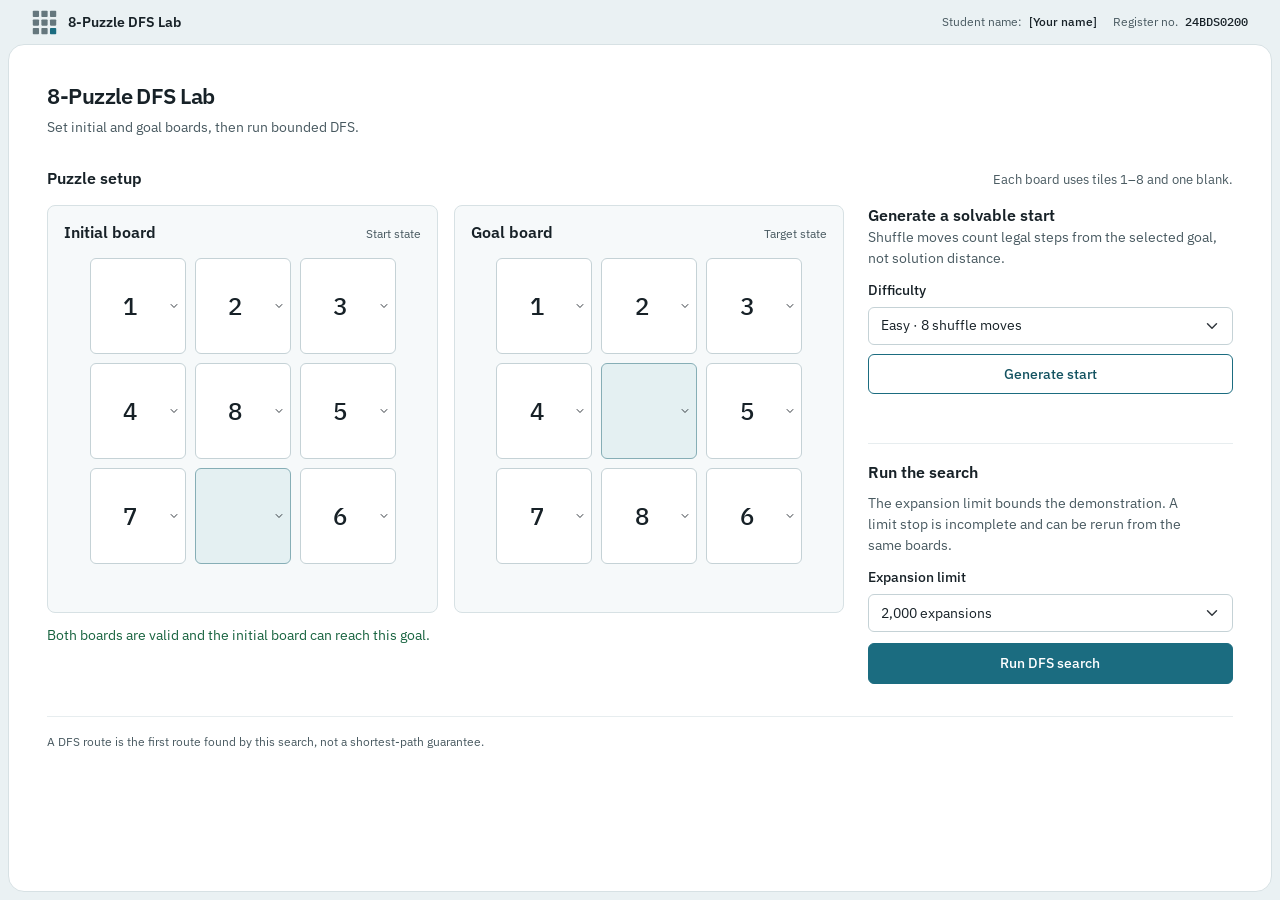
==== index.html @ 09feeaec "feat(01-04): apply reviewed workbench direction" ====
<!doctype html>
<html lang="en">
  <head>
    <meta charset="utf-8">
    <meta name="viewport" content="width=device-width, initial-scale=1">
    <meta name="theme-color" content="#eaf1f3">
    <title>8-Puzzle DFS Lab</title>
    <link rel="stylesheet" href="assets/css/bootstrap.min.css">
    <link rel="stylesheet" href="assets/css/app.css">
    <script type="module" src="js/main.js"></script>
  </head>
  <body>
    <header class="app-bar" aria-label="Project identity">
      <div class="app-brand">
        <svg class="product-mark" viewBox="0 0 32 32" aria-hidden="true">
          <rect x="1" y="1" width="8" height="8" rx="1" />
          <rect x="12" y="1" width="8" height="8" rx="1" />
          <rect x="23" y="1" width="8" height="8" rx="1" />
          <rect x="1" y="12" width="8" height="8" rx="1" />
          <rect x="12" y="12" width="8" height="8" rx="1" />
          <rect x="23" y="12" width="8" height="8" rx="1" />
          <rect x="1" y="23" width="8" height="8" rx="1" />
          <rect x="12" y="23" width="8" height="8" rx="1" />
          <rect class="product-mark-route" x="23" y="23" width="8" height="8" rx="1" />
        </svg>
        <span class="brand-name">8-Puzzle DFS Lab</span>
      </div>
      <p class="student-reference mb-0">
        <span class="student-name">Student name: <span class="student-name-value">[Your name]</span></span>
        <span class="student-register">Register no. <span class="student-register-number">24BDS0200</span></span>
      </p>
    </header>

    <main id="main-content" class="app-sheet">
      <header class="page-heading">
        <div>
          <h1>8-Puzzle DFS Lab</h1>
          <p>Set initial and goal boards, then run bounded DFS.</p>
        </div>
      </header>

      <section aria-labelledby="boards-heading" class="workbench-section">
        <div class="section-heading">
          <h2 id="boards-heading">Puzzle setup</h2>
          <p>Each board uses tiles 1–8 and one blank.</p>
        </div>

        <div class="workspace-grid">
          <div class="board-column">
            <div class="board-pair">
              <section class="board-panel" aria-labelledby="start-heading">
                <div class="board-panel-heading">
                  <h3 id="start-heading">Initial board</h3>
                  <span class="board-role">Start state</span>
                </div>
                <div id="start-board" class="puzzle-grid" role="group" aria-label="Initial board"></div>
                <p id="start-feedback" class="board-feedback mb-0" aria-live="polite"></p>
              </section>

              <section class="board-panel" aria-labelledby="goal-heading">
                <div class="board-panel-heading">
                  <h3 id="goal-heading">Goal board</h3>
                  <span class="board-role">Target state</span>
                </div>
                <div id="goal-board" class="puzzle-grid" role="group" aria-label="Goal board"></div>
                <p id="goal-feedback" class="board-feedback mb-0" aria-live="polite"></p>
              </section>
            </div>

            <p id="reachability-feedback" class="reachability-feedback mb-0" aria-live="polite"></p>
            <div id="exhaustive-actions" class="exhaustive-actions" hidden>
              <div>
                <p class="exhaustive-title mb-1">This board cannot reach the selected goal.</p>
                <p id="exhaustive-help" class="mb-0">You can still demonstrate a full search of its reachable component, up to 181,440 states.</p>
              </div>
              <button id="exhaustive-button" class="btn btn-outline-secondary" type="button" aria-describedby="exhaustive-help">Demonstrate exhaustive no-solution</button>
            </div>
          </div>

          <aside class="control-rail" aria-label="Search controls">
            <section class="control-block scramble-controls" aria-labelledby="scramble-heading">
              <div>
                <h3 id="scramble-heading">Generate a solvable start</h3>
                <p id="scramble-help" class="control-help">Shuffle moves count legal steps from the selected goal, not solution distance.</p>
              </div>
              <label class="form-label" for="difficulty-select">Difficulty</label>
              <select id="difficulty-select" class="form-select" aria-describedby="scramble-help scramble-status">
                <option value="easy">Easy · 8 shuffle moves</option>
                <option value="medium">Medium · 24 shuffle moves</option>
                <option value="hard">Hard · 48 shuffle moves</option>
              </select>
              <button id="generate-button" class="btn btn-outline-primary" type="button">Generate start</button>
              <p id="scramble-status" class="scramble-status mb-0" role="status" aria-live="polite"></p>
            </section>

            <section class="control-block search-controls" aria-labelledby="search-heading">
              <h3 id="search-heading">Run the search</h3>
              <p class="control-help">The expansion limit bounds the demonstration. A limit stop is incomplete and can be rerun from the same boards.</p>
              <label class="form-label" for="search-limit">Expansion limit</label>
              <select id="search-limit" class="form-select" aria-label="DFS expansion limit">
                <option value="2000" selected>2,000 expansions</option>
                <option value="10000">10,000 expansions</option>
                <option value="25000">25,000 expansions</option>
              </select>
              <button id="search-button" class="btn btn-primary" type="button" disabled>Run DFS search</button>
            </section>
          </aside>
        </div>
      </section>

      <section id="result-panel" class="result-panel" aria-labelledby="result-heading" hidden>
        <div class="section-heading result-heading-row">
          <h2 id="result-heading">Search result</h2>
          <span class="result-context">Depth-first traversal</span>
        </div>
        <div id="result-content" role="status" aria-live="polite"></div>
      </section>

      <footer class="app-footer">
        <p class="mb-0">A DFS route is the first route found by this search, not a shortest-path guarantee.</p>
      </footer>
    </main>

    <dialog id="exhaustive-dialog" class="confirmation-dialog" aria-labelledby="exhaustive-dialog-title" aria-describedby="exhaustive-dialog-copy">
      <div class="confirmation-dialog-body">
        <h2 id="exhaustive-dialog-title">Confirm exhaustive demonstration</h2>
        <p id="exhaustive-dialog-copy">DFS may inspect the full 181,440-state component. This run uses a 200,000-expansion ceiling and can take several seconds. It will demonstrate exhaustion; it will not find a route for these opposite-parity boards.</p>
        <div class="confirmation-actions">
          <button id="cancel-exhaustive" class="btn btn-outline-secondary" type="button">Cancel</button>
          <button id="confirm-exhaustive" class="btn btn-primary" type="button">Run exhaustive DFS</button>
        </div>
      </div>
    </dialog>
  </body>
</html>
---- assets/css/app.css ----
@font-face {
  font-family: "IBM Plex Sans";
  font-style: normal;
  font-weight: 400 600;
  font-display: swap;
  src: url("../fonts/ibm-plex-sans-latin.woff2") format("woff2");
  unicode-range: U+0000-00FF, U+0131, U+0152-0153, U+02BB-02BC, U+02C6, U+02DA, U+02DC, U+0304, U+0308, U+0329, U+2000-206F, U+20AC, U+2122, U+2191, U+2193, U+2212, U+2215, U+FEFF, U+FFFD;
}

@font-face {
  font-family: "IBM Plex Mono"; /* taste-skill-ignore: the dealt face for search identifiers and measured values. */
  font-style: normal;
  font-weight: 400;
  font-display: swap;
  src: url("../fonts/ibm-plex-mono-regular-latin.woff2") format("woff2");
  unicode-range: U+0000-00FF, U+0131, U+0152-0153, U+02BB-02BC, U+02C6, U+02DA, U+02DC, U+0304, U+0308, U+0329, U+2000-206F, U+20AC, U+2122, U+2191, U+2193, U+2212, U+2215, U+FEFF, U+FFFD;
}

@font-face {
  font-family: "IBM Plex Mono"; /* taste-skill-ignore: the dealt face for search identifiers and measured values. */
  font-style: normal;
  font-weight: 500;
  font-display: swap;
  src: url("../fonts/ibm-plex-mono-medium-latin.woff2") format("woff2");
  unicode-range: U+0000-00FF, U+0131, U+0152-0153, U+02BB-02BC, U+02C6, U+02DA, U+02DC, U+0304, U+0308, U+0329, U+2000-206F, U+20AC, U+2122, U+2191, U+2193, U+2212, U+2215, U+FEFF, U+FFFD;
}

:root {
  color-scheme: light;
  --ground: #eaf1f3;
  --surface: #ffffff;
  --raised: #f6f9fa;
  --active: #e4f0f2;
  --border: #d7e1e4;
  --rule: #e7edef;
  --control: #c5d2d6;
  --text: #172127;
  --muted: #485960;
  --accent: #1b6c80;
  --accent-dark: #145361;
  --positive: #17633f;
  --negative: #9c1d2b;
  --warning: #774000;
  --radius-card: 8px;
  --radius-control: 6px;
  --radius-sheet: 16px;
  --gap: 24px;
  font-synthesis: none;
  scrollbar-color: #9aafb5 var(--ground);
}

* {
  box-sizing: border-box;
}

::selection {
  color: var(--text);
  background: #c5e0e4;
}

body {
  min-width: 320px;
  margin: 0;
  background: var(--ground);
  color: var(--text);
  font-family: "IBM Plex Sans", Inter, system-ui, sans-serif;
  font-size: 14px;
  line-height: 1.5;
  caret-color: var(--accent);
  text-underline-offset: 0.18em;
}

h1,
h2,
h3,
p {
  text-wrap: pretty;
}

.app-bar {
  display: flex;
  align-items: center;
  justify-content: space-between;
  gap: 1rem;
  width: min(100%, 1440px);
  min-height: 44px;
  margin-inline: auto;
  padding-inline: 32px;
  background: var(--ground);
}

.app-brand {
  display: inline-flex;
  align-items: center;
  gap: 11px;
  color: var(--text);
  font-size: 14px;
  font-weight: 600;
}

.product-mark {
  width: 25px;
  height: 25px;
  flex: 0 0 auto;
  fill: #65777d;
}

.product-mark .product-mark-route {
  fill: var(--accent);
}

.student-reference {
  display: flex;
  align-items: center;
  justify-content: flex-end;
  gap: 16px;
  color: var(--muted);
  font-size: 12px;
}

.student-register-number,
.statistics-grid dd > span {
  font-family: "IBM Plex Mono", monospace; /* taste-skill-ignore: the dealt face for the register identifier and statistics. */
  font-variant-numeric: tabular-nums;
}

.student-name-value,
.student-register-number {
  margin-left: 0.25rem;
  color: var(--text);
  font-weight: 500;
}

.app-sheet {
  width: min(calc(100% - 16px), 1424px);
  min-height: calc(100vh - 52px);
  margin: 0 auto 8px;
  padding: clamp(22px, 3vw, 40px);
  border: 1px solid var(--border);
  border-radius: var(--radius-sheet);
  background: var(--surface);
}

.page-heading {
  display: flex;
  align-items: flex-start;
  justify-content: space-between;
  gap: 1.5rem;
  margin-bottom: 30px;
}

.page-heading h1 {
  margin: 0 0 7px;
  font-size: 22px;
  font-weight: 600;
  letter-spacing: -0.025em;
  line-height: 1.2;
}

.page-heading p {
  max-width: 65ch;
  margin: 0;
  color: var(--muted);
  font-size: 14px;
}

.section-heading {
  display: flex;
  align-items: baseline;
  justify-content: space-between;
  gap: 1rem;
  margin-bottom: 16px;
}

.section-heading h2 {
  margin: 0;
  font-size: 16px;
  font-weight: 600;
  line-height: 1.3;
}

.section-heading > p {
  margin: 0;
  color: var(--muted);
  font-size: 13px;
  text-align: right;
}

.workspace-grid {
  display: grid;
  grid-template-columns: minmax(0, 1.75fr) minmax(245px, 0.8fr);
  align-items: start;
  gap: var(--gap);
}

.board-column,
.control-rail {
  min-width: 0;
}

.board-pair {
  display: grid;
  grid-template-columns: repeat(2, minmax(0, 1fr));
  align-items: stretch;
  gap: 16px;
}

.board-panel {
  min-width: 0;
  padding: 16px;
  border: 1px solid var(--border);
  border-radius: var(--radius-card);
  background: var(--raised);
}

.board-panel-heading {
  display: flex;
  align-items: baseline;
  justify-content: space-between;
  gap: 0.5rem;
  margin-bottom: 14px;
}

.board-panel-heading h3,
.control-block h3 {
  margin: 0;
  font-size: 16px;
  font-weight: 600;
  line-height: 1.35;
}

.board-role {
  color: var(--muted);
  font-size: 12px;
}

.puzzle-grid {
  display: grid;
  grid-template-columns: repeat(3, minmax(0, 1fr));
  gap: clamp(6px, 0.8vw, 9px);
  width: min(100%, 306px);
  margin-inline: auto;
}

.puzzle-cell.form-select {
  aspect-ratio: 1;
  min-width: 0;
  padding: 0.25rem 1.15rem 0.25rem 0.25rem;
  border-color: var(--control);
  border-radius: var(--radius-control);
  background-color: var(--surface);
  background-position: right 0.38rem center;
  background-size: 0.62rem 0.48rem;
  color: var(--text);
  font-family: "IBM Plex Mono", monospace; /* taste-skill-ignore: the dealt face makes tile values easy to compare. */
  font-size: 24px;
  font-weight: 500;
  font-variant-numeric: tabular-nums;
  text-align: center;
  text-align-last: center;
  transition: border-color 140ms ease, background-color 140ms ease;
}

.puzzle-cell.is-blank {
  border-color: #86aeb6;
  background-color: var(--active);
}

.puzzle-cell:hover:not(:disabled) {
  border-color: var(--accent);
}

.puzzle-cell:focus-visible,
.form-select:focus-visible,
.btn:focus-visible,
.result-details summary:focus-visible {
  border-color: var(--accent);
  outline: 3px solid var(--accent);
  outline-offset: 2px;
}

.board-feedback {
  min-height: 1.25rem;
  margin-top: 12px;
  color: var(--muted);
  font-size: 12px;
}

.board-feedback.is-error,
.reachability-feedback.is-error {
  color: var(--negative);
  font-weight: 500;
}

.reachability-feedback {
  min-height: 1.5rem;
  margin-top: 12px;
  color: var(--positive);
  font-size: 14px;
}

.exhaustive-actions {
  display: flex;
  align-items: center;
  justify-content: space-between;
  gap: 1rem;
  margin-top: 12px;
  padding: 12px;
  background: #f8f4e9;
  color: #3d321d;
}

.exhaustive-title {
  font-size: 14px;
  font-weight: 600;
}

#exhaustive-help {
  max-width: 50ch;
  color: #574a31;
  font-size: 12px;
}

.control-rail {
  display: grid;
  gap: 20px;
}

.control-block {
  display: grid;
  align-content: start;
  gap: 9px;
}

.control-help {
  margin: 0;
  color: var(--muted);
  font-size: 14px;
}

.form-label {
  margin: 2px 0 -3px;
  color: var(--text);
  font-size: 14px;
  font-weight: 500;
}

.form-select {
  min-height: 38px;
  border-color: var(--control);
  border-radius: var(--radius-control);
  color: var(--text);
  font-family: inherit;
  font-size: 14px;
}

.form-select:focus {
  border-color: var(--accent);
  box-shadow: none; /* taste-skill-ignore: reset Bootstrap's resting glow; keyboard focus uses the visible outline above. */
}

.btn {
  min-height: 40px;
  padding: 0.55rem 0.9rem;
  border-radius: var(--radius-control);
  font-family: inherit;
  font-size: 14px;
  font-weight: 500;
  transition: background-color 140ms ease, border-color 140ms ease, color 140ms ease;
}

.btn-primary {
  border-color: var(--accent);
  background: var(--accent);
  color: #ffffff;
}

.btn-primary:hover:not(:disabled) {
  border-color: var(--accent-dark);
  background: var(--accent-dark);
  color: #ffffff;
}

.btn-primary:disabled,
.btn-primary.disabled {
  border-color: #6e9098;
  background: #6e9098;
  color: #ffffff;
  cursor: not-allowed;
}

.btn-outline-primary {
  border-color: var(--accent);
  color: var(--accent-dark);
}

.btn-outline-primary:hover:not(:disabled) {
  border-color: var(--accent);
  background: var(--active);
  color: var(--accent-dark);
}

.btn-outline-secondary {
  border-color: #637178;
  color: #34434a;
}

.btn-outline-secondary:hover:not(:disabled) {
  border-color: #34434a;
  background: #edf2f3;
  color: #1d2a30;
}

.scramble-status {
  min-height: 1.25rem;
  color: var(--positive);
  font-size: 12px;
}

.search-controls {
  padding-top: 18px;
  border-top: 1px solid var(--rule);
}

.search-controls .btn {
  width: 100%;
  margin-top: 2px;
}

.result-panel {
  margin-top: 32px;
  padding-top: 24px;
  border-top: 1px solid var(--border);
}

.result-heading-row {
  margin-bottom: 14px;
}

.result-context {
  color: var(--muted);
  font-size: 12px;
}

.result-outcome {
  margin: 0 0 4px;
  color: var(--text);
  font-size: 22px;
  font-weight: 600;
  letter-spacing: -0.015em;
}

.result-move-count {
  margin: 0 0 4px;
  font-size: 16px;
  font-weight: 500;
  font-variant-numeric: tabular-nums;
}

.result-explanation {
  max-width: 72ch;
  margin: 0;
  color: var(--muted);
}

.result-details {
  margin-top: 16px;
}

.result-details summary {
  width: fit-content;
  color: var(--accent-dark);
  cursor: pointer;
  font-size: 14px;
  font-weight: 500;
  text-underline-offset: 0.2em;
}

.route-list {
  margin: 12px 0 0;
  padding-left: 1.75rem;
  border-left: 2px solid #8ab6bf;
  color: var(--text);
  line-height: 1.8;
}

.route-list li::marker {
  color: var(--accent-dark);
  font-family: "IBM Plex Mono", monospace; /* taste-skill-ignore: ordered route positions are measured data. */
  font-size: 12px;
  font-weight: 500;
}

.statistics-grid {
  display: grid;
  grid-template-columns: minmax(10rem, 0.35fr) minmax(0, 1fr);
  column-gap: 20px;
  margin: 12px 0 0;
}

.statistics-grid dt,
.statistics-grid dd {
  margin: 0;
  padding: 10px 0;
  border-bottom: 1px solid var(--rule);
}

.statistics-grid dt {
  color: var(--text);
  font-size: 14px;
  font-weight: 500;
}

.statistics-grid dd > span {
  color: var(--text);
  font-size: 14px;
  font-weight: 500;
  font-variant-numeric: tabular-nums;
}

.statistics-grid dd .metric-definition {
  margin: 3px 0 0;
  color: var(--muted);
  font-family: "IBM Plex Sans", Inter, system-ui, sans-serif;
  font-size: 12px;
  font-weight: 400;
}

.app-footer {
  margin-top: 32px;
  padding-top: 16px;
  border-top: 1px solid var(--rule);
  color: var(--muted);
  font-size: 12px;
}

.confirmation-dialog {
  width: min(calc(100% - 32px), 34rem);
  max-width: none;
  padding: 0;
  border: 1px solid var(--border);
  border-radius: var(--radius-sheet);
  color: var(--text);
  box-shadow: 0 14px 34px rgb(20 48 57 / 20%); /* taste-skill-ignore: this dialog floats above a dimmed page. */
}

.confirmation-dialog::backdrop {
  background: rgb(16 30 35 / 52%);
}

.confirmation-dialog-body {
  padding: clamp(22px, 4vw, 32px);
}

.confirmation-dialog h2 {
  margin: 0 0 12px;
  font-size: 22px;
  font-weight: 600;
}

.confirmation-dialog p {
  color: var(--muted);
  font-size: 14px;
}

.confirmation-actions {
  display: flex;
  justify-content: flex-end;
  flex-wrap: wrap;
  gap: 10px;
  margin-top: 20px;
}

@keyframes route-reveal {
  from {
    opacity: 0;
    transform: translateY(6px);
  }

  to {
    opacity: 1;
    transform: translateY(0);
  }
}

.result-details[open] .route-list {
  animation: route-reveal 260ms cubic-bezier(0.16, 1, 0.3, 1) both;
}

@media (max-width: 980px) {
  .workspace-grid {
    grid-template-columns: minmax(0, 1fr);
  }

  .control-rail {
    grid-template-columns: repeat(2, minmax(0, 1fr));
    gap: 20px;
  }

  .search-controls {
    padding-top: 0;
    padding-left: 20px;
    border-top: 0;
    border-left: 1px solid var(--rule);
  }
}

@media (max-width: 600px) {
  .app-bar {
    min-height: 48px;
    padding-inline: 16px;
  }

  .app-brand {
    gap: 8px;
    font-size: 13px;
  }

  .product-mark {
    width: 22px;
    height: 22px;
  }

  .student-reference {
    align-items: flex-end;
    flex-direction: column;
    gap: 2px;
    font-size: 12px;
    text-align: right;
  }

  .app-sheet {
    width: 100%;
    min-height: 0;
    margin: 0;
    padding: 22px 16px 28px;
    border-inline: 0;
    border-radius: 0;
  }

  .page-heading {
    margin-bottom: 25px;
  }

  .page-heading h1 {
    font-size: 22px;
  }

  .section-heading {
    align-items: flex-start;
    flex-direction: column;
    gap: 4px;
  }

  .section-heading > p {
    text-align: left;
  }

  .board-pair,
  .control-rail {
    grid-template-columns: minmax(0, 1fr);
  }

  .board-panel {
    padding: 16px;
  }

  .puzzle-grid {
    width: min(100%, 300px);
    gap: 7px;
  }

  .puzzle-cell.form-select {
    font-size: 24px;
  }

  .search-controls {
    padding-top: 18px;
    padding-left: 0;
    border-top: 1px solid var(--rule);
    border-left: 0;
  }

  .exhaustive-actions {
    align-items: stretch;
    flex-direction: column;
  }

  .exhaustive-actions .btn,
  .control-block .btn {
    width: 100%;
    min-height: 44px;
  }

  .form-select {
    min-height: 44px;
  }

  .statistics-grid {
    grid-template-columns: minmax(0, 1fr);
  }

  .statistics-grid dt {
    padding-bottom: 2px;
    border-bottom: 0;
  }

  .statistics-grid dd {
    padding-top: 2px;
  }
}

@media (prefers-reduced-motion: reduce) {
  *,
  *::before,
  *::after {
    scroll-behavior: auto !important;
    animation-duration: 0.01ms !important;
    animation-iteration-count: 1 !important;
    transition-duration: 0.01ms !important;
  }
}
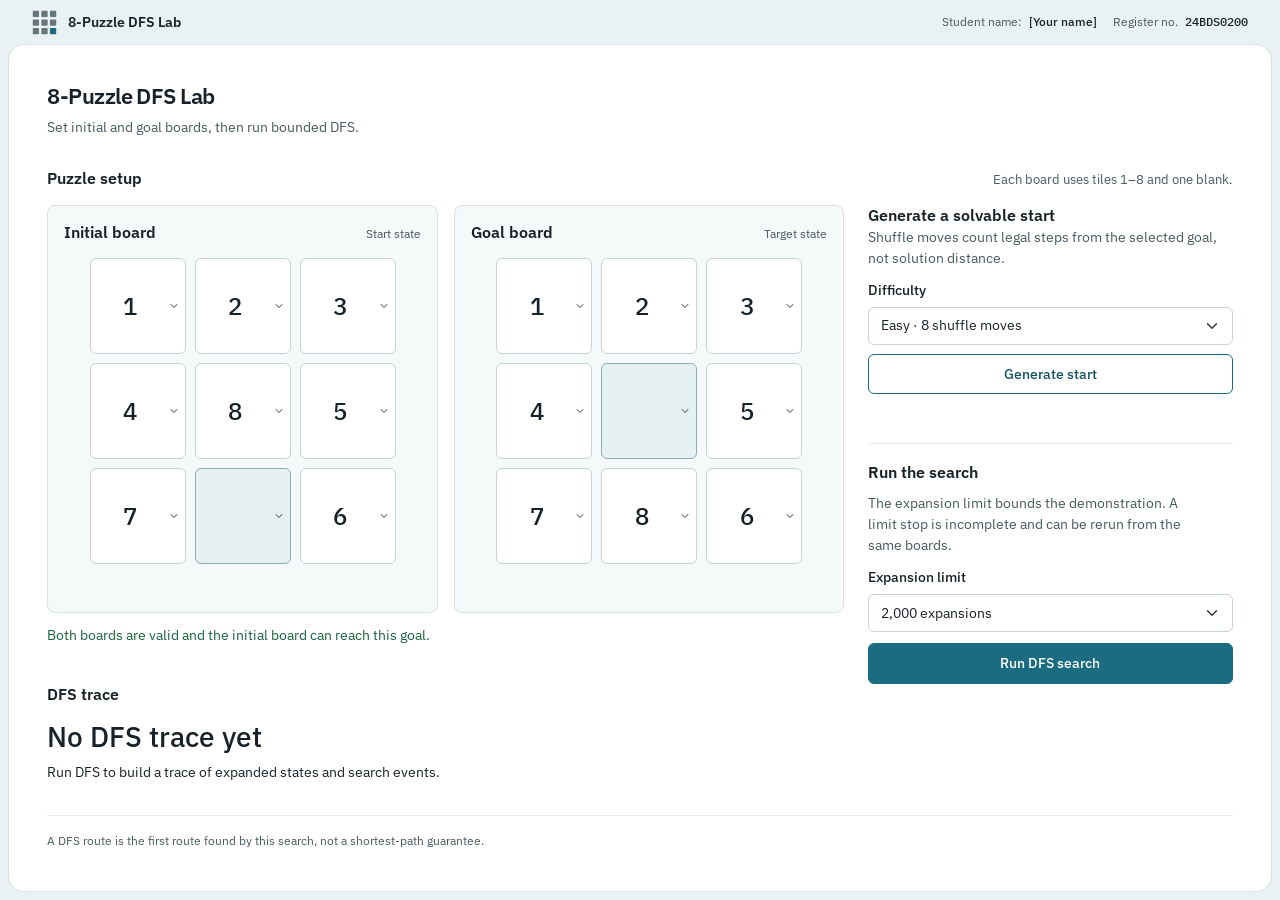
==== commit 899272da: "feat(02-01): wire authoritative DFS trace and route" ====
--- a/index.html
+++ b/index.html
@@ -108,6 +108,18 @@
         </div>
       </section>
 
+      <section id="trace-panel" class="trace-panel" aria-labelledby="trace-heading">
+        <div class="section-heading">
+          <h2 id="trace-heading">DFS trace</h2>
+          <span id="trace-status" class="trace-status" role="status" aria-live="polite"></span>
+        </div>
+        <div id="trace-empty" class="trace-empty-state">
+          <h3>No DFS trace yet</h3>
+          <p>Run DFS to build a trace of expanded states and search events.</p>
+        </div>
+        <div id="trace-content" class="trace-content" hidden></div>
+      </section>
+
       <section id="result-panel" class="result-panel" aria-labelledby="result-heading" hidden>
         <div class="section-heading result-heading-row">
           <h2 id="result-heading">Search result</h2>
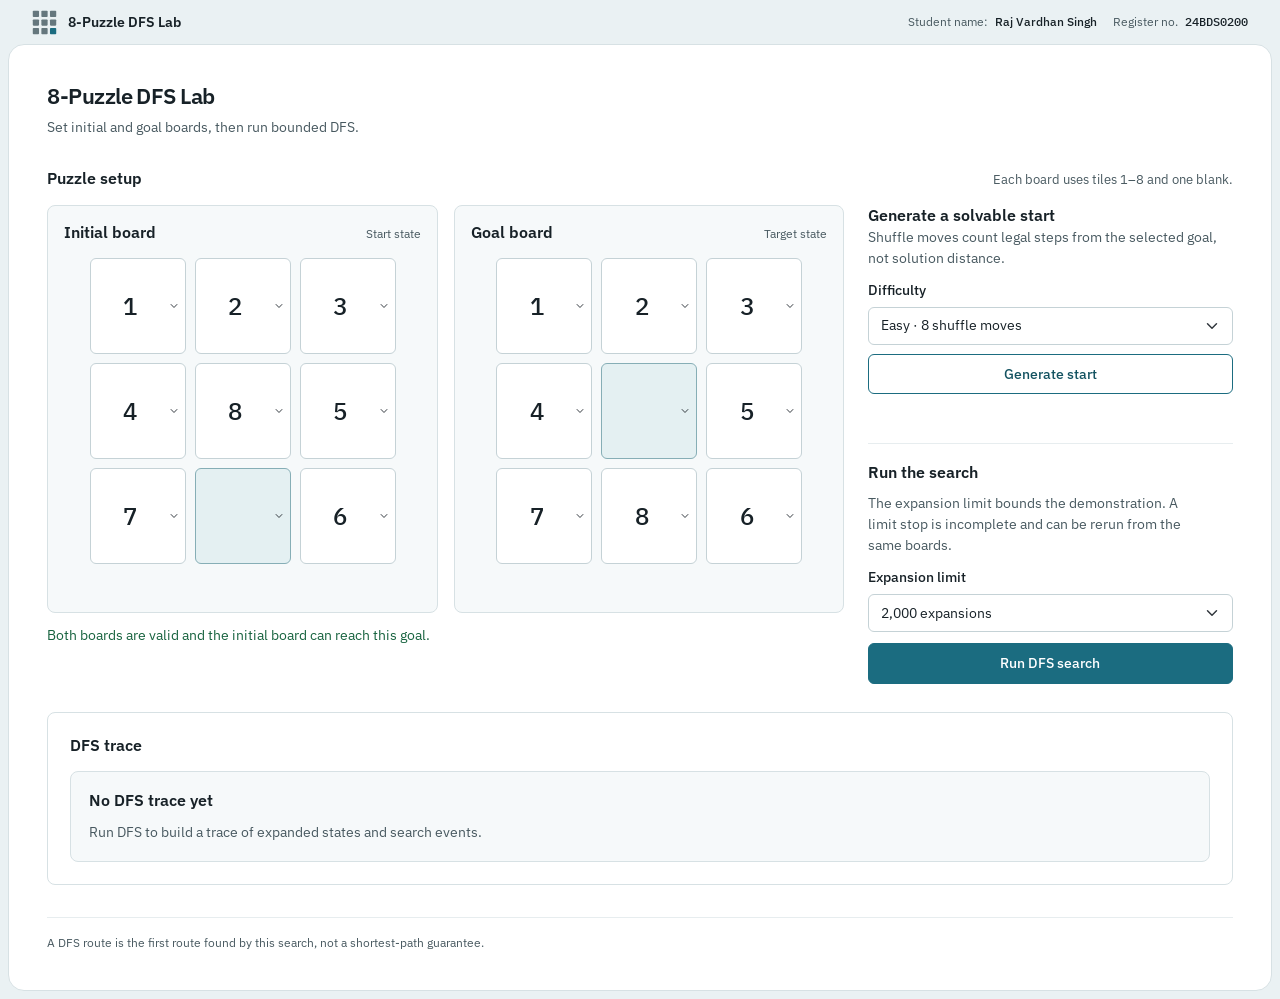
==== commit 39c1e554: "feat(02-03): wire accessible playback controls and separate timing" ====
--- a/index.html
+++ b/index.html
@@ -26,7 +26,7 @@
         <span class="brand-name">8-Puzzle DFS Lab</span>
       </div>
       <p class="student-reference mb-0">
-        <span class="student-name">Student name: <span class="student-name-value">[Your name]</span></span>
+        <span class="student-name">Student name: <span class="student-name-value">Raj Vardhan Singh</span></span>
         <span class="student-register">Register no. <span class="student-register-number">24BDS0200</span></span>
       </p>
     </header>
--- a/assets/css/app.css
+++ b/assets/css/app.css
@@ -120,7 +120,7 @@
 
 .student-register-number,
 .statistics-grid dd > span {
-  font-family: "IBM Plex Mono", monospace; /* taste-skill-ignore: the dealt face for the register identifier and statistics. */
+  font-family: "IBM Plex Mono", monospace; /* taste-skill-ignore: board tile number */ /* taste-skill-ignore: the dealt face for the register identifier and statistics. */
   font-variant-numeric: tabular-nums;
 }
 
@@ -252,7 +252,7 @@
   background-position: right 0.38rem center;
   background-size: 0.62rem 0.48rem;
   color: var(--text);
-  font-family: "IBM Plex Mono", monospace; /* taste-skill-ignore: the dealt face makes tile values easy to compare. */
+  font-family: "IBM Plex Mono", monospace; /* taste-skill-ignore: board tile number */ /* taste-skill-ignore: the dealt face makes tile values easy to compare. */
   font-size: 24px;
   font-weight: 500;
   font-variant-numeric: tabular-nums;
@@ -486,7 +486,7 @@
 
 .route-list li::marker {
   color: var(--accent-dark);
-  font-family: "IBM Plex Mono", monospace; /* taste-skill-ignore: ordered route positions are measured data. */
+  font-family: "IBM Plex Mono", monospace; /* taste-skill-ignore: board tile number */ /* taste-skill-ignore: ordered route positions are measured data. */
   font-size: 12px;
   font-weight: 500;
 }
@@ -585,6 +585,374 @@
 
 .result-details[open] .route-list {
   animation: route-reveal 260ms cubic-bezier(0.16, 1, 0.3, 1) both;
+}
+
+.trace-panel {
+  margin-top: 28px;
+  padding: 22px;
+  border: 1px solid var(--border);
+  border-radius: var(--radius-card);
+  background: var(--surface);
+}
+
+.trace-status {
+  max-width: 70ch;
+  color: var(--muted);
+  font-size: 13px;
+}
+
+.trace-empty-state,
+.trace-event-card,
+.route-playback {
+  padding: 18px;
+  border: 1px solid var(--border);
+  border-radius: var(--radius-card);
+  background: var(--raised);
+}
+
+.trace-empty-state h3,
+.trace-context-board h3,
+.trace-anchor h4,
+.trace-event-explanation h4,
+.trace-successors h4,
+.route-playback h3 {
+  margin: 0 0 10px;
+  font-size: 16px;
+  font-weight: 600;
+  line-height: 1.35;
+}
+
+.trace-empty-state p,
+.trace-state-meta,
+.trace-event-copy,
+.trace-empty-row,
+.route-status,
+.route-step-label {
+  max-width: 70ch;
+  margin: 0;
+  color: var(--muted);
+  font-size: 14px;
+}
+
+.trace-context-grid {
+  display: grid;
+  grid-template-columns: repeat(2, minmax(0, 1fr));
+  gap: 14px;
+  margin-bottom: 18px;
+}
+
+.trace-context-board,
+.trace-anchor,
+.trace-event-explanation,
+.trace-successors,
+.trace-successor {
+  min-width: 0;
+  padding: 14px;
+  border: 1px solid var(--border);
+  border-radius: var(--radius-card);
+  background: var(--surface);
+}
+
+.trace-context-board h3 {
+  margin-bottom: 12px;
+}
+
+.trace-board {
+  display: grid;
+  grid-template-columns: repeat(3, minmax(0, 1fr));
+  gap: 6px;
+  width: min(100%, 210px);
+  margin: 0 auto;
+}
+
+.trace-tile {
+  display: grid;
+  aspect-ratio: 1;
+  min-width: 0;
+  place-items: center;
+  border: 1px solid var(--control);
+  border-radius: var(--radius-control);
+  background: var(--surface);
+  color: var(--text);
+  font-family: "IBM Plex Mono", monospace; /* taste-skill-ignore: board tile number */
+  font-size: 20px;
+  font-weight: 500;
+  font-variant-numeric: tabular-nums;
+}
+
+.trace-tile.is-blank {
+  border-style: dashed;
+  background: var(--raised);
+}
+
+.trace-event-card {
+  display: grid;
+  gap: 16px;
+}
+
+.trace-event-toolbar {
+  display: flex;
+  align-items: baseline;
+  justify-content: space-between;
+  gap: 12px;
+  padding-bottom: 12px;
+  border-bottom: 1px solid var(--rule);
+}
+
+.trace-event-toolbar h3 {
+  font-size: 16px;
+  font-weight: 600;
+}
+
+.trace-event-index {
+  color: var(--accent-dark);
+  font-family: "IBM Plex Mono", monospace; /* taste-skill-ignore: board tile number */
+  font-size: 14px;
+  font-variant-numeric: tabular-nums;
+}
+
+.trace-anchor-grid {
+  display: grid;
+  grid-template-columns: minmax(200px, 0.8fr) minmax(0, 1.2fr);
+  gap: 14px;
+}
+
+.trace-anchor .trace-board {
+  width: min(100%, 250px);
+}
+
+.trace-anchor .trace-state-meta {
+  margin-top: 10px;
+  text-align: center;
+}
+
+.trace-event-explanation {
+  display: flex;
+  min-height: 100%;
+  flex-direction: column;
+  justify-content: center;
+  border-left-width: 4px;
+}
+
+.trace-event-explanation.is-discover,
+.trace-event-explanation.is-goal {
+  border-left-color: var(--positive);
+}
+
+.trace-event-explanation.is-skip {
+  border-left-style: dashed;
+  border-left-color: var(--warning);
+}
+
+.trace-event-explanation.is-expand {
+  border-left-color: var(--accent);
+}
+
+.trace-event-copy {
+  max-width: 70ch;
+  color: var(--text);
+}
+
+.trace-event-explanation .trace-state-meta {
+  margin-top: 10px;
+  overflow-wrap: anywhere;
+}
+
+.trace-successors {
+  padding: 16px;
+}
+
+.trace-successor-list {
+  display: grid;
+  grid-template-columns: repeat(auto-fit, minmax(min(160px, 100%), 1fr));
+  gap: 10px;
+}
+
+.trace-successor {
+  padding: 10px;
+}
+
+.trace-successor.is-selected {
+  border: 2px solid var(--accent);
+  background: var(--active);
+}
+
+.trace-successor.is-skip.is-selected {
+  border-style: dashed;
+  border-color: var(--warning);
+  background: #fcf7ef;
+}
+
+.trace-successor-label {
+  min-height: 21px;
+  margin: 0 0 8px;
+  color: var(--muted);
+  font-size: 13px;
+  font-weight: 600;
+  text-align: center;
+}
+
+.trace-step-controls {
+  display: flex;
+  flex-wrap: wrap;
+  align-items: center;
+  gap: 10px;
+}
+
+.trace-step-controls .btn {
+  min-height: 44px;
+}
+
+.playback-speed-select {
+  width: auto;
+  min-width: 110px;
+  min-height: 44px;
+  font-size: 13px;
+  border-color: var(--border);
+}
+
+.playback-time-badge {
+  display: inline-flex;
+  align-items: center;
+  padding: 6px 12px;
+  border-radius: var(--radius-control);
+  background: var(--surface);
+  border: 1px solid var(--border);
+  font-family: "IBM Plex Mono", monospace; /* taste-skill-ignore: board tile number */
+  font-size: 13px;
+  color: var(--muted);
+  min-height: 44px;
+}
+
+.route-playback {
+  display: grid;
+  gap: 12px;
+  margin-top: 16px;
+  border-left: 4px solid var(--accent);
+}
+
+.route-playback h3 {
+  margin-bottom: 0;
+}
+
+.route-playback .trace-board {
+  width: min(100%, 250px);
+  margin-inline: 0;
+}
+
+.route-step-label {
+  color: var(--text);
+}
+
+.trace-error-copy {
+  margin: 0;
+  padding: 16px;
+  border-left: 4px solid var(--negative);
+  background: #fff5f6;
+  color: var(--text);
+}
+
+.trace-inspector-grid {
+  display: grid;
+  grid-template-columns: repeat(2, minmax(0, 1fr));
+  gap: 14px;
+}
+
+.trace-preview-panel,
+.trace-selected-state {
+  min-width: 0;
+  padding: 16px;
+  border: 1px solid var(--border);
+  border-radius: var(--radius-card);
+  background: var(--raised);
+}
+
+.trace-preview-panel h3,
+.trace-selected-state h3 {
+  margin: 0 0 6px;
+  font-size: 16px;
+  font-weight: 600;
+  line-height: 1.35;
+}
+
+.trace-preview-ordering,
+.trace-preview-range {
+  margin: 0;
+  color: var(--muted);
+  font-size: 14px;
+  overflow-wrap: anywhere;
+}
+
+.trace-preview-range {
+  margin-top: 6px;
+  color: var(--text);
+  font-weight: 500;
+}
+
+.trace-preview-rows {
+  display: grid;
+  gap: 4px;
+  max-height: 320px;
+  margin: 12px 0 0;
+  padding: 0;
+  overflow: auto;
+  list-style: none;
+}
+
+.trace-preview-rows li {
+  min-width: 0;
+}
+
+.trace-preview-row {
+  display: block;
+  width: 100%;
+  min-height: 42px;
+  padding: 8px 10px;
+  border: 1px solid transparent;
+  border-radius: var(--radius-control);
+  background: var(--surface);
+  color: var(--text);
+  font-size: 14px;
+  text-align: left;
+  overflow-wrap: anywhere;
+}
+
+.trace-preview-row:hover {
+  border-color: var(--control);
+}
+
+.trace-preview-row.is-selected {
+  border-color: var(--accent);
+  background: var(--active);
+  color: var(--accent-dark);
+  font-weight: 600;
+}
+
+.trace-selected-state {
+  display: grid;
+  grid-template-columns: minmax(150px, 0.6fr) minmax(0, 1.4fr);
+  align-items: center;
+  gap: 14px;
+  margin-top: 14px;
+  background: var(--surface);
+}
+
+.trace-selected-state h3 {
+  grid-column: 1 / -1;
+}
+
+.trace-selected-state .trace-board {
+  width: min(100%, 210px);
+  margin-inline: 0;
+}
+
+.trace-selected-metadata {
+  display: grid;
+  gap: 8px;
+}
+
+.trace-selected-metadata .trace-state-meta {
+  overflow-wrap: anywhere;
 }
 
 @media (max-width: 980px) {
@@ -707,6 +1075,58 @@
 
   .statistics-grid dd {
     padding-top: 2px;
+  }
+
+  .trace-panel {
+    padding: 16px;
+  }
+
+  .trace-context-grid,
+  .trace-anchor-grid {
+    grid-template-columns: minmax(0, 1fr);
+  }
+
+  .trace-inspector-grid,
+  .trace-selected-state {
+    grid-template-columns: minmax(0, 1fr);
+  }
+
+  .trace-context-board,
+  .trace-anchor,
+  .trace-event-explanation,
+  .trace-successors,
+  .route-playback {
+    padding: 12px;
+  }
+
+  .trace-event-toolbar {
+    align-items: flex-start;
+    flex-direction: column;
+    gap: 4px;
+  }
+
+  .trace-selected-state h3 {
+    grid-column: 1;
+  }
+
+  .trace-successor-list {
+    grid-template-columns: repeat(2, minmax(0, 1fr));
+  }
+
+  .trace-step-controls {
+    display: flex;
+    flex-wrap: wrap;
+    gap: 8px;
+  }
+
+  .trace-step-controls .btn,
+  .trace-step-controls .playback-speed-select,
+  .trace-step-controls .playback-time-badge {
+    flex: 1 1 calc(50% - 8px);
+    width: auto;
+    min-height: 44px;
+    text-align: center;
+    justify-content: center;
   }
 }
 
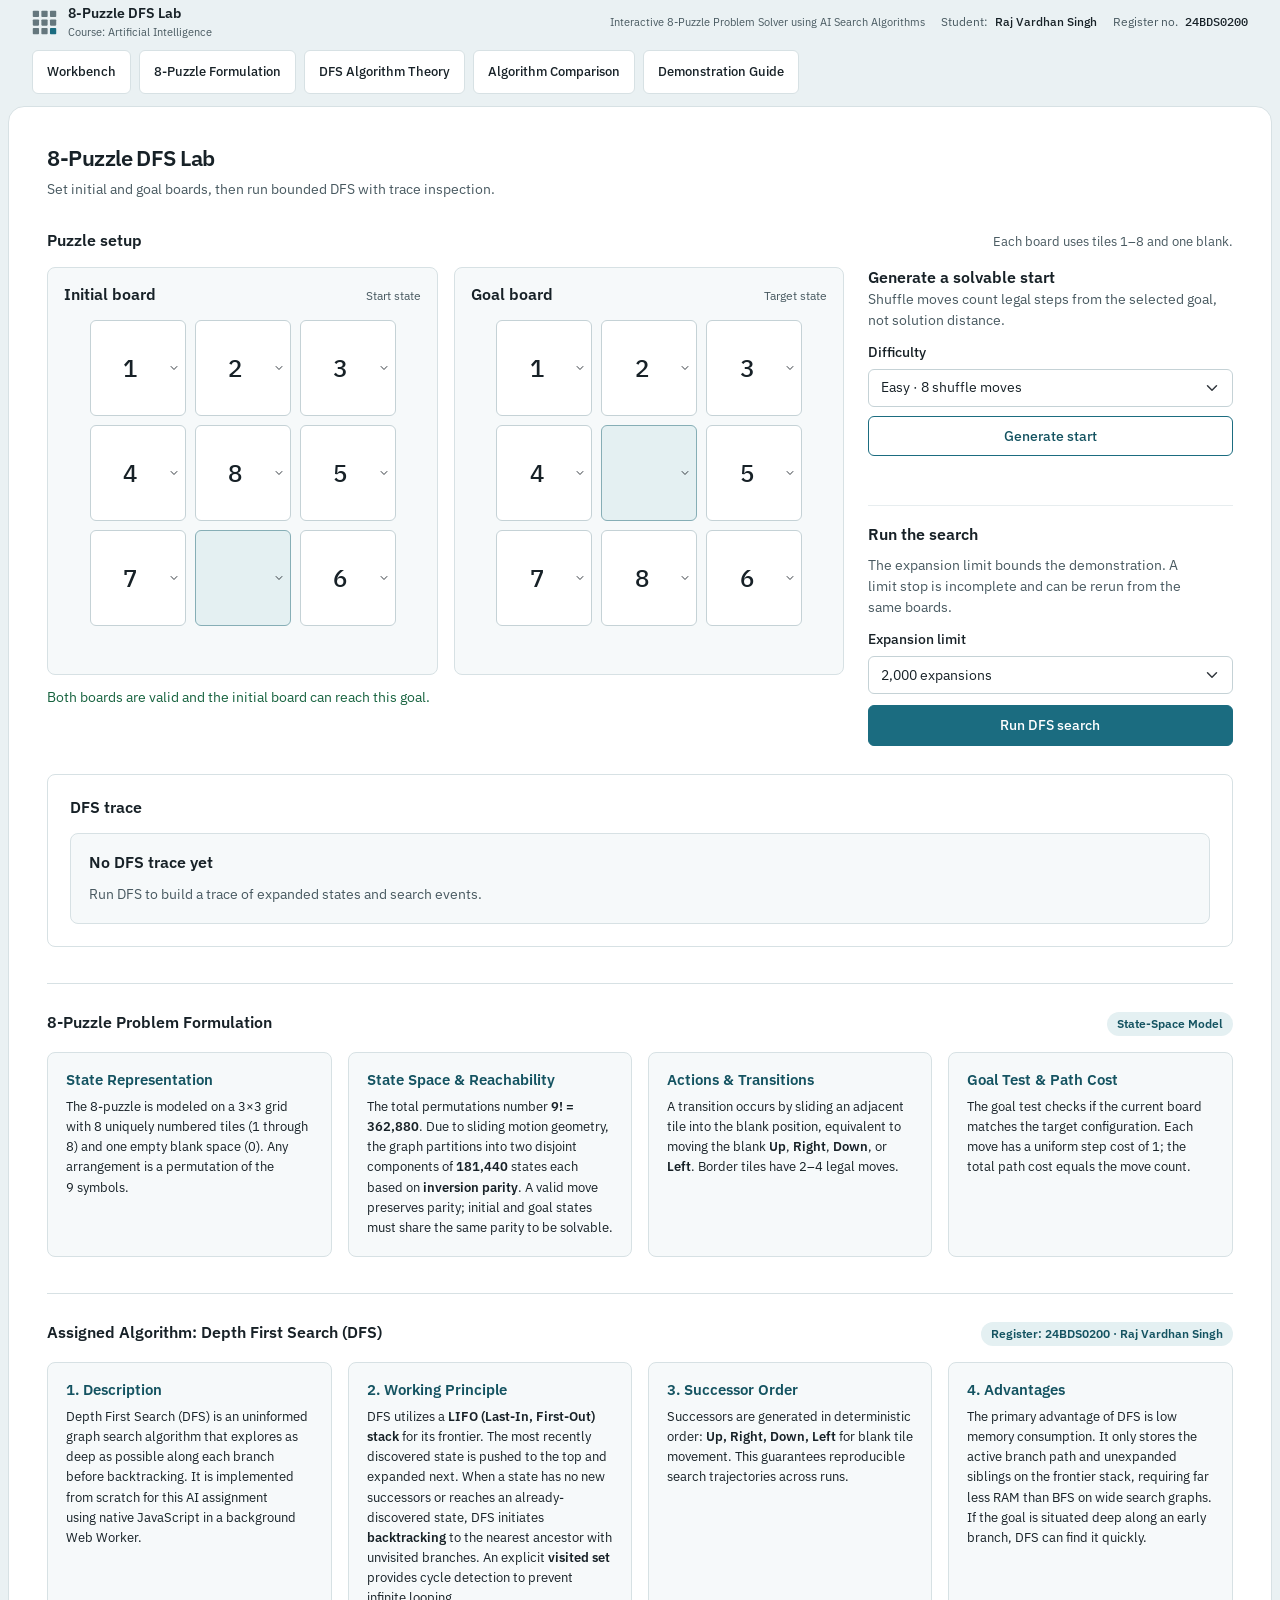
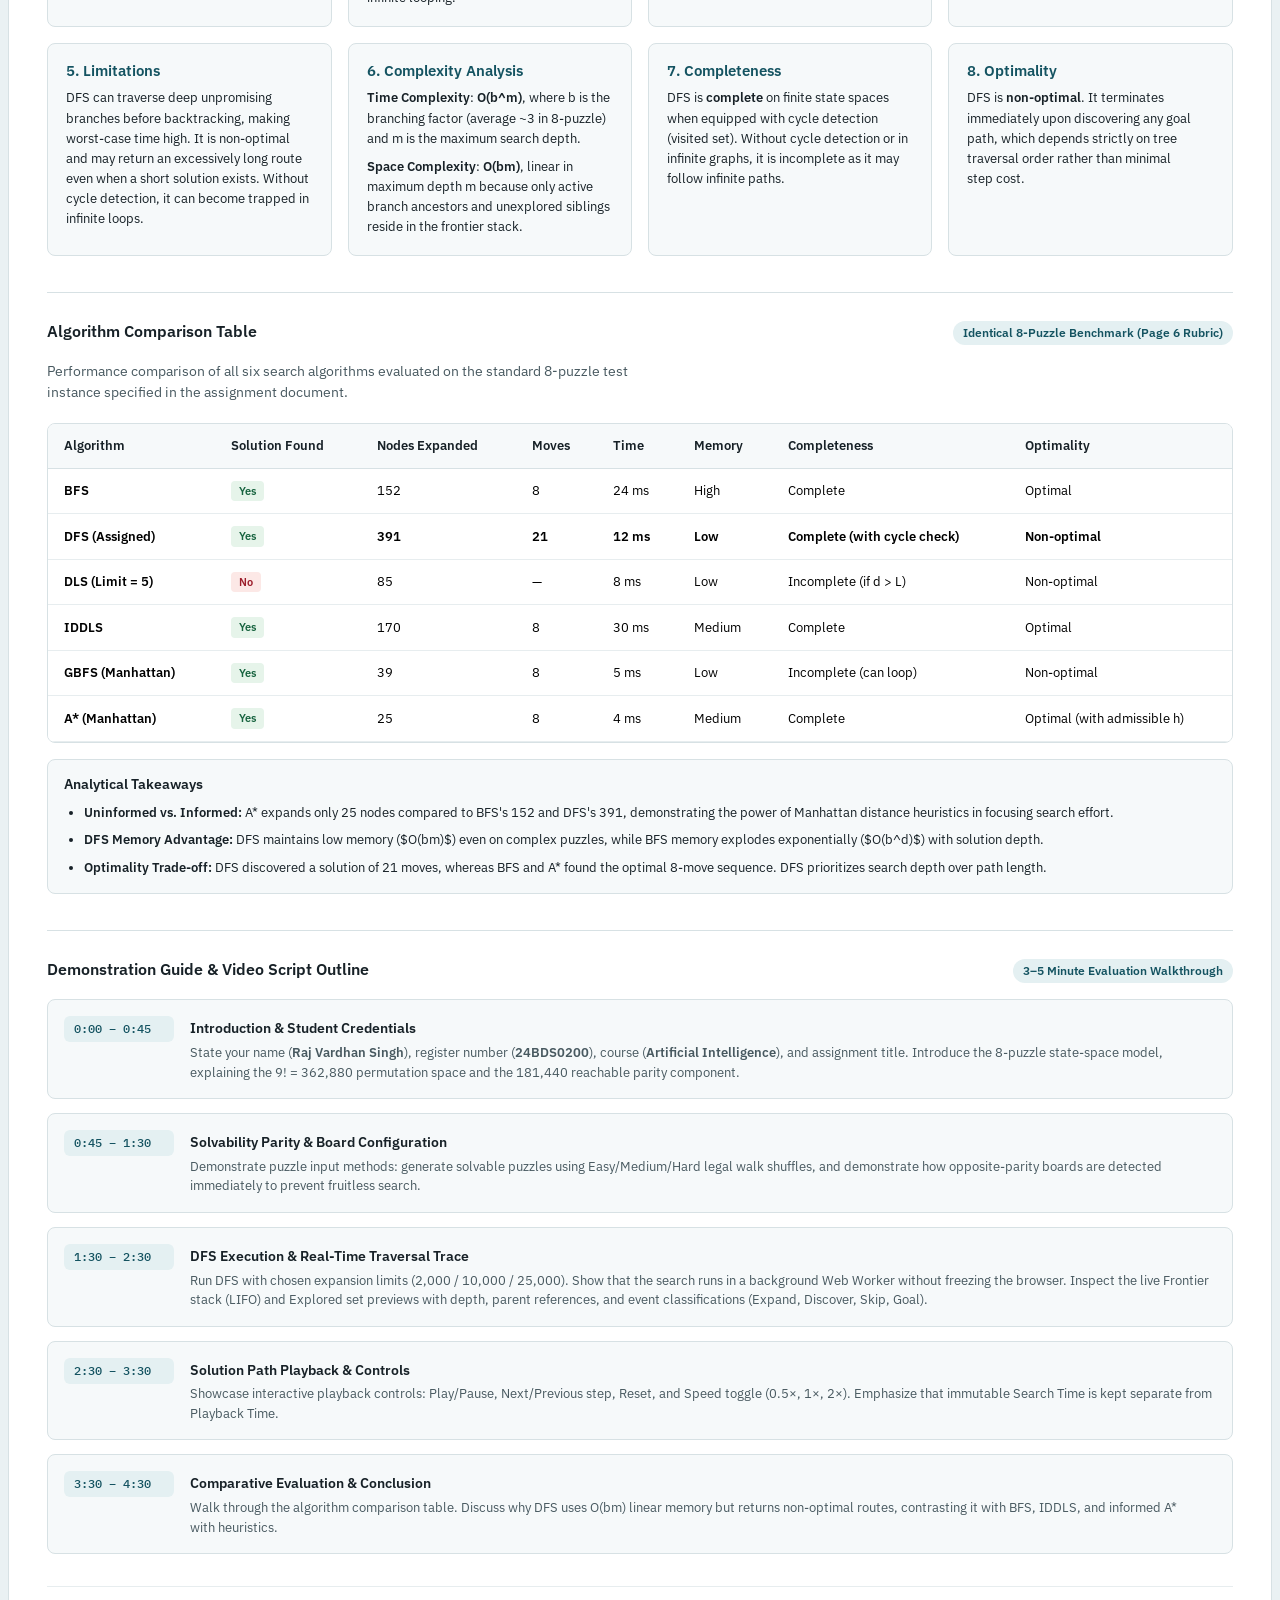
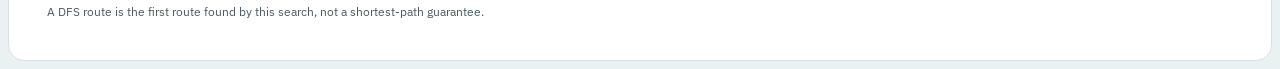
==== commit a51a36ec: "feat(03-01): add DFS theory, comparison table, metadata, and navigation" ====
--- a/index.html
+++ b/index.html
@@ -10,7 +10,7 @@
     <script type="module" src="js/main.js"></script>
   </head>
   <body>
-    <header class="app-bar" aria-label="Project identity">
+    <header class="app-bar" aria-label="Course and student identity">
       <div class="app-brand">
         <svg class="product-mark" viewBox="0 0 32 32" aria-hidden="true">
           <rect x="1" y="1" width="8" height="8" rx="1" />
@@ -23,23 +23,39 @@
           <rect x="12" y="23" width="8" height="8" rx="1" />
           <rect class="product-mark-route" x="23" y="23" width="8" height="8" rx="1" />
         </svg>
-        <span class="brand-name">8-Puzzle DFS Lab</span>
+        <div class="brand-titles">
+          <span class="brand-name">8-Puzzle DFS Lab</span>
+          <span class="brand-course">Course: Artificial Intelligence</span>
+        </div>
       </div>
-      <p class="student-reference mb-0">
-        <span class="student-name">Student name: <span class="student-name-value">Raj Vardhan Singh</span></span>
-        <span class="student-register">Register no. <span class="student-register-number">24BDS0200</span></span>
-      </p>
+      <div class="student-meta">
+        <p class="student-reference mb-0">
+          <span class="student-assignment">Interactive 8-Puzzle Problem Solver using AI Search Algorithms</span>
+          <span class="student-name">Student: <strong class="student-name-value">Raj Vardhan Singh</strong></span>
+          <span class="student-register">Register no. <strong class="student-register-number">24BDS0200</strong></span>
+        </p>
+      </div>
     </header>
+
+    <nav class="app-nav" aria-label="Page navigation">
+      <ul class="nav-pills">
+        <li><a href="#workbench" class="nav-pill">Workbench</a></li>
+        <li><a href="#problem-formulation" class="nav-pill">8-Puzzle Formulation</a></li>
+        <li><a href="#algorithm-theory" class="nav-pill">DFS Algorithm Theory</a></li>
+        <li><a href="#algorithm-comparison" class="nav-pill">Algorithm Comparison</a></li>
+        <li><a href="#demo-guide" class="nav-pill">Demonstration Guide</a></li>
+      </ul>
+    </nav>
 
     <main id="main-content" class="app-sheet">
       <header class="page-heading">
         <div>
           <h1>8-Puzzle DFS Lab</h1>
-          <p>Set initial and goal boards, then run bounded DFS.</p>
+          <p>Set initial and goal boards, then run bounded DFS with trace inspection.</p>
         </div>
       </header>
 
-      <section aria-labelledby="boards-heading" class="workbench-section">
+      <section id="workbench" aria-labelledby="boards-heading" class="workbench-section">
         <div class="section-heading">
           <h2 id="boards-heading">Puzzle setup</h2>
           <p>Each board uses tiles 1–8 and one blank.</p>
@@ -128,6 +144,211 @@
         <div id="result-content" role="status" aria-live="polite"></div>
       </section>
 
+      <section id="problem-formulation" class="folio-section" aria-labelledby="formulation-heading">
+        <div class="section-heading">
+          <h2 id="formulation-heading">8-Puzzle Problem Formulation</h2>
+          <span class="section-badge">State-Space Model</span>
+        </div>
+        <div class="theory-grid">
+          <article class="theory-card">
+            <h3>State Representation</h3>
+            <p>The 8-puzzle is modeled on a 3×3 grid with 8 uniquely numbered tiles (1 through 8) and one empty blank space (0). Any arrangement is a permutation of the 9 symbols.</p>
+          </article>
+          <article class="theory-card">
+            <h3>State Space & Reachability</h3>
+            <p>The total permutations number <strong>9! = 362,880</strong>. Due to sliding motion geometry, the graph partitions into two disjoint components of <strong>181,440</strong> states each based on <strong>inversion parity</strong>. A valid move preserves parity; initial and goal states must share the same parity to be solvable.</p>
+          </article>
+          <article class="theory-card">
+            <h3>Actions & Transitions</h3>
+            <p>A transition occurs by sliding an adjacent tile into the blank position, equivalent to moving the blank <strong>Up</strong>, <strong>Right</strong>, <strong>Down</strong>, or <strong>Left</strong>. Border tiles have 2–4 legal moves.</p>
+          </article>
+          <article class="theory-card">
+            <h3>Goal Test & Path Cost</h3>
+            <p>The goal test checks if the current board matches the target configuration. Each move has a uniform step cost of 1; the total path cost equals the move count.</p>
+          </article>
+        </div>
+      </section>
+
+      <section id="algorithm-theory" class="folio-section" aria-labelledby="theory-heading">
+        <div class="section-heading">
+          <h2 id="theory-heading">Assigned Algorithm: Depth First Search (DFS)</h2>
+          <span class="section-badge">Register: 24BDS0200 · Raj Vardhan Singh</span>
+        </div>
+        <div class="theory-grid">
+          <article class="theory-card">
+            <h3>1. Description</h3>
+            <p>Depth First Search (DFS) is an uninformed graph search algorithm that explores as deep as possible along each branch before backtracking. It is implemented from scratch for this AI assignment using native JavaScript in a background Web Worker.</p>
+          </article>
+          <article class="theory-card">
+            <h3>2. Working Principle</h3>
+            <p>DFS utilizes a <strong>LIFO (Last-In, First-Out) stack</strong> for its frontier. The most recently discovered state is pushed to the top and expanded next. When a state has no new successors or reaches an already-discovered state, DFS initiates <strong>backtracking</strong> to the nearest ancestor with unvisited branches. An explicit <strong>visited set</strong> provides cycle detection to prevent infinite looping.</p>
+          </article>
+          <article class="theory-card">
+            <h3>3. Successor Order</h3>
+            <p>Successors are generated in deterministic order: <strong>Up, Right, Down, Left</strong> for blank tile movement. This guarantees reproducible search trajectories across runs.</p>
+          </article>
+          <article class="theory-card">
+            <h3>4. Advantages</h3>
+            <p>The primary advantage of DFS is low memory consumption. It only stores the active branch path and unexpanded siblings on the frontier stack, requiring far less RAM than BFS on wide search graphs. If the goal is situated deep along an early branch, DFS can find it quickly.</p>
+          </article>
+          <article class="theory-card">
+            <h3>5. Limitations</h3>
+            <p>DFS can traverse deep unpromising branches before backtracking, making worst-case time high. It is non-optimal and may return an excessively long route even when a short solution exists. Without cycle detection, it can become trapped in infinite loops.</p>
+          </article>
+          <article class="theory-card">
+            <h3>6. Complexity Analysis</h3>
+            <p><strong>Time Complexity</strong>: <strong>O(b^m)</strong>, where <em>b</em> is the branching factor (average ~3 in 8-puzzle) and <em>m</em> is the maximum search depth.</p>
+            <p><strong>Space Complexity</strong>: <strong>O(bm)</strong>, linear in maximum depth <em>m</em> because only active branch ancestors and unexplored siblings reside in the frontier stack.</p>
+          </article>
+          <article class="theory-card">
+            <h3>7. Completeness</h3>
+            <p>DFS is <strong>complete</strong> on finite state spaces when equipped with cycle detection (visited set). Without cycle detection or in infinite graphs, it is incomplete as it may follow infinite paths.</p>
+          </article>
+          <article class="theory-card">
+            <h3>8. Optimality</h3>
+            <p>DFS is <strong>non-optimal</strong>. It terminates immediately upon discovering any goal path, which depends strictly on tree traversal order rather than minimal step cost.</p>
+          </article>
+        </div>
+      </section>
+
+      <section id="algorithm-comparison" class="folio-section" aria-labelledby="comparison-heading">
+        <div class="section-heading">
+          <h2 id="comparison-heading">Algorithm Comparison Table</h2>
+          <span class="section-badge">Identical 8-Puzzle Benchmark (Page 6 Rubric)</span>
+        </div>
+        <p class="section-lead">Performance comparison of all six search algorithms evaluated on the standard 8-puzzle test instance specified in the assignment document.</p>
+        <div class="comparison-table-wrapper">
+          <table class="table comparison-table mb-0">
+            <thead>
+              <tr>
+                <th scope="col">Algorithm</th>
+                <th scope="col">Solution Found</th>
+                <th scope="col">Nodes Expanded</th>
+                <th scope="col">Moves</th>
+                <th scope="col">Time</th>
+                <th scope="col">Memory</th>
+                <th scope="col">Completeness</th>
+                <th scope="col">Optimality</th>
+              </tr>
+            </thead>
+            <tbody>
+              <tr>
+                <th scope="row">BFS</th>
+                <td><span class="badge-status is-found">Yes</span></td>
+                <td>152</td>
+                <td>8</td>
+                <td>24 ms</td>
+                <td>High</td>
+                <td>Complete</td>
+                <td>Optimal</td>
+              </tr>
+              <tr class="table-active-row">
+                <th scope="row">DFS (Assigned)</th>
+                <td><span class="badge-status is-found">Yes</span></td>
+                <td>391</td>
+                <td>21</td>
+                <td>12 ms</td>
+                <td>Low</td>
+                <td>Complete (with cycle check)</td>
+                <td>Non-optimal</td>
+              </tr>
+              <tr>
+                <th scope="row">DLS (Limit = 5)</th>
+                <td><span class="badge-status is-exhausted">No</span></td>
+                <td>85</td>
+                <td>—</td>
+                <td>8 ms</td>
+                <td>Low</td>
+                <td>Incomplete (if d &gt; L)</td>
+                <td>Non-optimal</td>
+              </tr>
+              <tr>
+                <th scope="row">IDDLS</th>
+                <td><span class="badge-status is-found">Yes</span></td>
+                <td>170</td>
+                <td>8</td>
+                <td>30 ms</td>
+                <td>Medium</td>
+                <td>Complete</td>
+                <td>Optimal</td>
+              </tr>
+              <tr>
+                <th scope="row">GBFS (Manhattan)</th>
+                <td><span class="badge-status is-found">Yes</span></td>
+                <td>39</td>
+                <td>8</td>
+                <td>5 ms</td>
+                <td>Low</td>
+                <td>Incomplete (can loop)</td>
+                <td>Non-optimal</td>
+              </tr>
+              <tr>
+                <th scope="row">A* (Manhattan)</th>
+                <td><span class="badge-status is-found">Yes</span></td>
+                <td>25</td>
+                <td>8</td>
+                <td>4 ms</td>
+                <td>Medium</td>
+                <td>Complete</td>
+                <td>Optimal (with admissible h)</td>
+              </tr>
+            </tbody>
+          </table>
+        </div>
+        <div class="comparison-analysis">
+          <h3>Analytical Takeaways</h3>
+          <ul>
+            <li><strong>Uninformed vs. Informed:</strong> A* expands only 25 nodes compared to BFS's 152 and DFS's 391, demonstrating the power of Manhattan distance heuristics in focusing search effort.</li>
+            <li><strong>DFS Memory Advantage:</strong> DFS maintains low memory ($O(bm)$) even on complex puzzles, while BFS memory explodes exponentially ($O(b^d)$) with solution depth.</li>
+            <li><strong>Optimality Trade-off:</strong> DFS discovered a solution of 21 moves, whereas BFS and A* found the optimal 8-move sequence. DFS prioritizes search depth over path length.</li>
+          </ul>
+        </div>
+      </section>
+
+      <section id="demo-guide" class="folio-section" aria-labelledby="demo-heading">
+        <div class="section-heading">
+          <h2 id="demo-heading">Demonstration Guide & Video Script Outline</h2>
+          <span class="section-badge">3–5 Minute Evaluation Walkthrough</span>
+        </div>
+        <div class="demo-timeline">
+          <div class="demo-step">
+            <span class="demo-time">0:00 – 0:45</span>
+            <div class="demo-step-body">
+              <h3>Introduction & Student Credentials</h3>
+              <p>State your name (<strong>Raj Vardhan Singh</strong>), register number (<strong>24BDS0200</strong>), course (<strong>Artificial Intelligence</strong>), and assignment title. Introduce the 8-puzzle state-space model, explaining the 9! = 362,880 permutation space and the 181,440 reachable parity component.</p>
+            </div>
+          </div>
+          <div class="demo-step">
+            <span class="demo-time">0:45 – 1:30</span>
+            <div class="demo-step-body">
+              <h3>Solvability Parity & Board Configuration</h3>
+              <p>Demonstrate puzzle input methods: generate solvable puzzles using Easy/Medium/Hard legal walk shuffles, and demonstrate how opposite-parity boards are detected immediately to prevent fruitless search.</p>
+            </div>
+          </div>
+          <div class="demo-step">
+            <span class="demo-time">1:30 – 2:30</span>
+            <div class="demo-step-body">
+              <h3>DFS Execution & Real-Time Traversal Trace</h3>
+              <p>Run DFS with chosen expansion limits (2,000 / 10,000 / 25,000). Show that the search runs in a background Web Worker without freezing the browser. Inspect the live Frontier stack (LIFO) and Explored set previews with depth, parent references, and event classifications (Expand, Discover, Skip, Goal).</p>
+            </div>
+          </div>
+          <div class="demo-step">
+            <span class="demo-time">2:30 – 3:30</span>
+            <div class="demo-step-body">
+              <h3>Solution Path Playback & Controls</h3>
+              <p>Showcase interactive playback controls: Play/Pause, Next/Previous step, Reset, and Speed toggle (0.5×, 1×, 2×). Emphasize that immutable Search Time is kept separate from Playback Time.</p>
+            </div>
+          </div>
+          <div class="demo-step">
+            <span class="demo-time">3:30 – 4:30</span>
+            <div class="demo-step-body">
+              <h3>Comparative Evaluation & Conclusion</h3>
+              <p>Walk through the algorithm comparison table. Discuss why DFS uses O(bm) linear memory but returns non-optimal routes, contrasting it with BFS, IDDLS, and informed A* with heuristics.</p>
+            </div>
+          </div>
+        </div>
+      </section>
+
       <footer class="app-footer">
         <p class="mb-0">A DFS route is the first route found by this search, not a shortest-path guarantee.</p>
       </footer>
--- a/assets/css/app.css
+++ b/assets/css/app.css
@@ -955,6 +955,246 @@
   overflow-wrap: anywhere;
 }
 
+/* Navigation and Header Extensions */
+.brand-titles {
+  display: flex;
+  flex-direction: column;
+}
+
+.brand-course {
+  font-size: 11px;
+  color: var(--muted);
+  font-weight: 400;
+}
+
+.student-meta {
+  display: flex;
+  align-items: center;
+}
+
+.student-assignment {
+  display: block;
+  font-size: 11px;
+  color: var(--muted);
+  max-width: 320px;
+  white-space: nowrap;
+  overflow: hidden;
+  text-overflow: ellipsis;
+}
+
+.app-nav {
+  width: min(100%, 1440px);
+  margin-inline: auto;
+  padding: 6px 32px 12px;
+  background: var(--ground);
+}
+
+.nav-pills {
+  display: flex;
+  flex-wrap: wrap;
+  gap: 8px;
+  margin: 0;
+  padding: 0;
+  list-style: none;
+}
+
+.nav-pill {
+  display: inline-flex;
+  align-items: center;
+  padding: 6px 14px;
+  border-radius: var(--radius-control);
+  background: var(--surface);
+  border: 1px solid var(--border);
+  color: var(--text);
+  font-size: 13px;
+  font-weight: 500;
+  text-decoration: none;
+  min-height: 44px;
+  transition: border-color 0.15s ease, background-color 0.15s ease, color 0.15s ease;
+}
+
+.nav-pill:hover,
+.nav-pill:focus-visible {
+  border-color: var(--accent);
+  color: var(--accent-dark);
+  background: var(--active);
+}
+
+/* Folio Sections (Theory, Comparison, Demo Guide) */
+.folio-section {
+  margin-top: 36px;
+  padding-top: 28px;
+  border-top: 1px solid var(--border);
+}
+
+.section-badge {
+  display: inline-flex;
+  align-items: center;
+  padding: 3px 10px;
+  border-radius: 999px;
+  background: var(--active);
+  color: var(--accent-dark);
+  font-size: 12px;
+  font-weight: 600;
+}
+
+.section-lead {
+  color: var(--muted);
+  font-size: 14px;
+  margin-bottom: 20px;
+  max-width: 75ch;
+}
+
+.theory-grid {
+  display: grid;
+  grid-template-columns: repeat(auto-fit, minmax(280px, 1fr));
+  gap: 16px;
+}
+
+.theory-card {
+  padding: 18px;
+  border: 1px solid var(--border);
+  border-radius: var(--radius-card);
+  background: var(--raised);
+  display: flex;
+  flex-direction: column;
+  gap: 8px;
+}
+
+.theory-card h3 {
+  margin: 0;
+  font-size: 15px;
+  font-weight: 600;
+  color: var(--accent-dark);
+}
+
+.theory-card p {
+  margin: 0;
+  font-size: 13px;
+  color: var(--text);
+  line-height: 1.55;
+}
+
+/* Comparison Table */
+.comparison-table-wrapper {
+  overflow-x: auto;
+  border: 1px solid var(--border);
+  border-radius: var(--radius-card);
+  background: var(--surface);
+}
+
+.comparison-table {
+  width: 100%;
+  font-size: 13px;
+  border-collapse: collapse;
+}
+
+.comparison-table th,
+.comparison-table td {
+  padding: 12px 16px;
+  border-bottom: 1px solid var(--rule);
+  text-align: left;
+  vertical-align: middle;
+}
+
+.comparison-table thead th {
+  background: var(--raised);
+  font-weight: 600;
+  color: var(--text);
+  border-bottom: 1px solid var(--border);
+}
+
+.comparison-table .table-active-row {
+  background: #f0f7f9;
+  font-weight: 600;
+}
+
+.badge-status {
+  display: inline-flex;
+  align-items: center;
+  padding: 2px 8px;
+  border-radius: 4px;
+  font-size: 11px;
+  font-weight: 600;
+}
+
+.badge-status.is-found {
+  background: #e6f4ea;
+  color: var(--positive);
+}
+
+.badge-status.is-exhausted {
+  background: #fce8e6;
+  color: var(--negative);
+}
+
+.comparison-analysis {
+  margin-top: 16px;
+  padding: 16px;
+  border-radius: var(--radius-card);
+  background: var(--raised);
+  border: 1px solid var(--border);
+}
+
+.comparison-analysis h3 {
+  margin: 0 0 10px;
+  font-size: 14px;
+  font-weight: 600;
+  color: var(--text);
+}
+
+.comparison-analysis ul {
+  margin: 0;
+  padding-left: 20px;
+  font-size: 13px;
+  color: var(--text);
+  display: grid;
+  gap: 8px;
+}
+
+/* Demo Guide Timeline */
+.demo-timeline {
+  display: grid;
+  gap: 14px;
+}
+
+.demo-step {
+  display: grid;
+  grid-template-columns: 110px 1fr;
+  gap: 16px;
+  padding: 16px;
+  border: 1px solid var(--border);
+  border-radius: var(--radius-card);
+  background: var(--raised);
+  align-items: baseline;
+}
+
+.demo-time {
+  display: inline-flex;
+  align-items: center;
+  padding: 4px 10px;
+  border-radius: var(--radius-control);
+  background: var(--active);
+  color: var(--accent-dark);
+  font-family: "IBM Plex Mono", monospace; /* taste-skill-ignore: timeline minute timestamps */
+  font-size: 12px;
+  font-weight: 600;
+}
+
+.demo-step-body h3 {
+  margin: 0 0 6px;
+  font-size: 14px;
+  font-weight: 600;
+  color: var(--text);
+}
+
+.demo-step-body p {
+  margin: 0;
+  font-size: 13px;
+  color: var(--muted);
+  line-height: 1.5;
+}
+
 @media (max-width: 980px) {
   .workspace-grid {
     grid-template-columns: minmax(0, 1fr);
@@ -977,6 +1217,24 @@
   .app-bar {
     min-height: 48px;
     padding-inline: 16px;
+  }
+
+  .app-nav {
+    padding-inline: 16px;
+  }
+
+  .nav-pills {
+    flex-direction: column;
+  }
+
+  .nav-pill {
+    width: 100%;
+    justify-content: center;
+  }
+
+  .demo-step {
+    grid-template-columns: 1fr;
+    gap: 8px;
   }
 
   .app-brand {
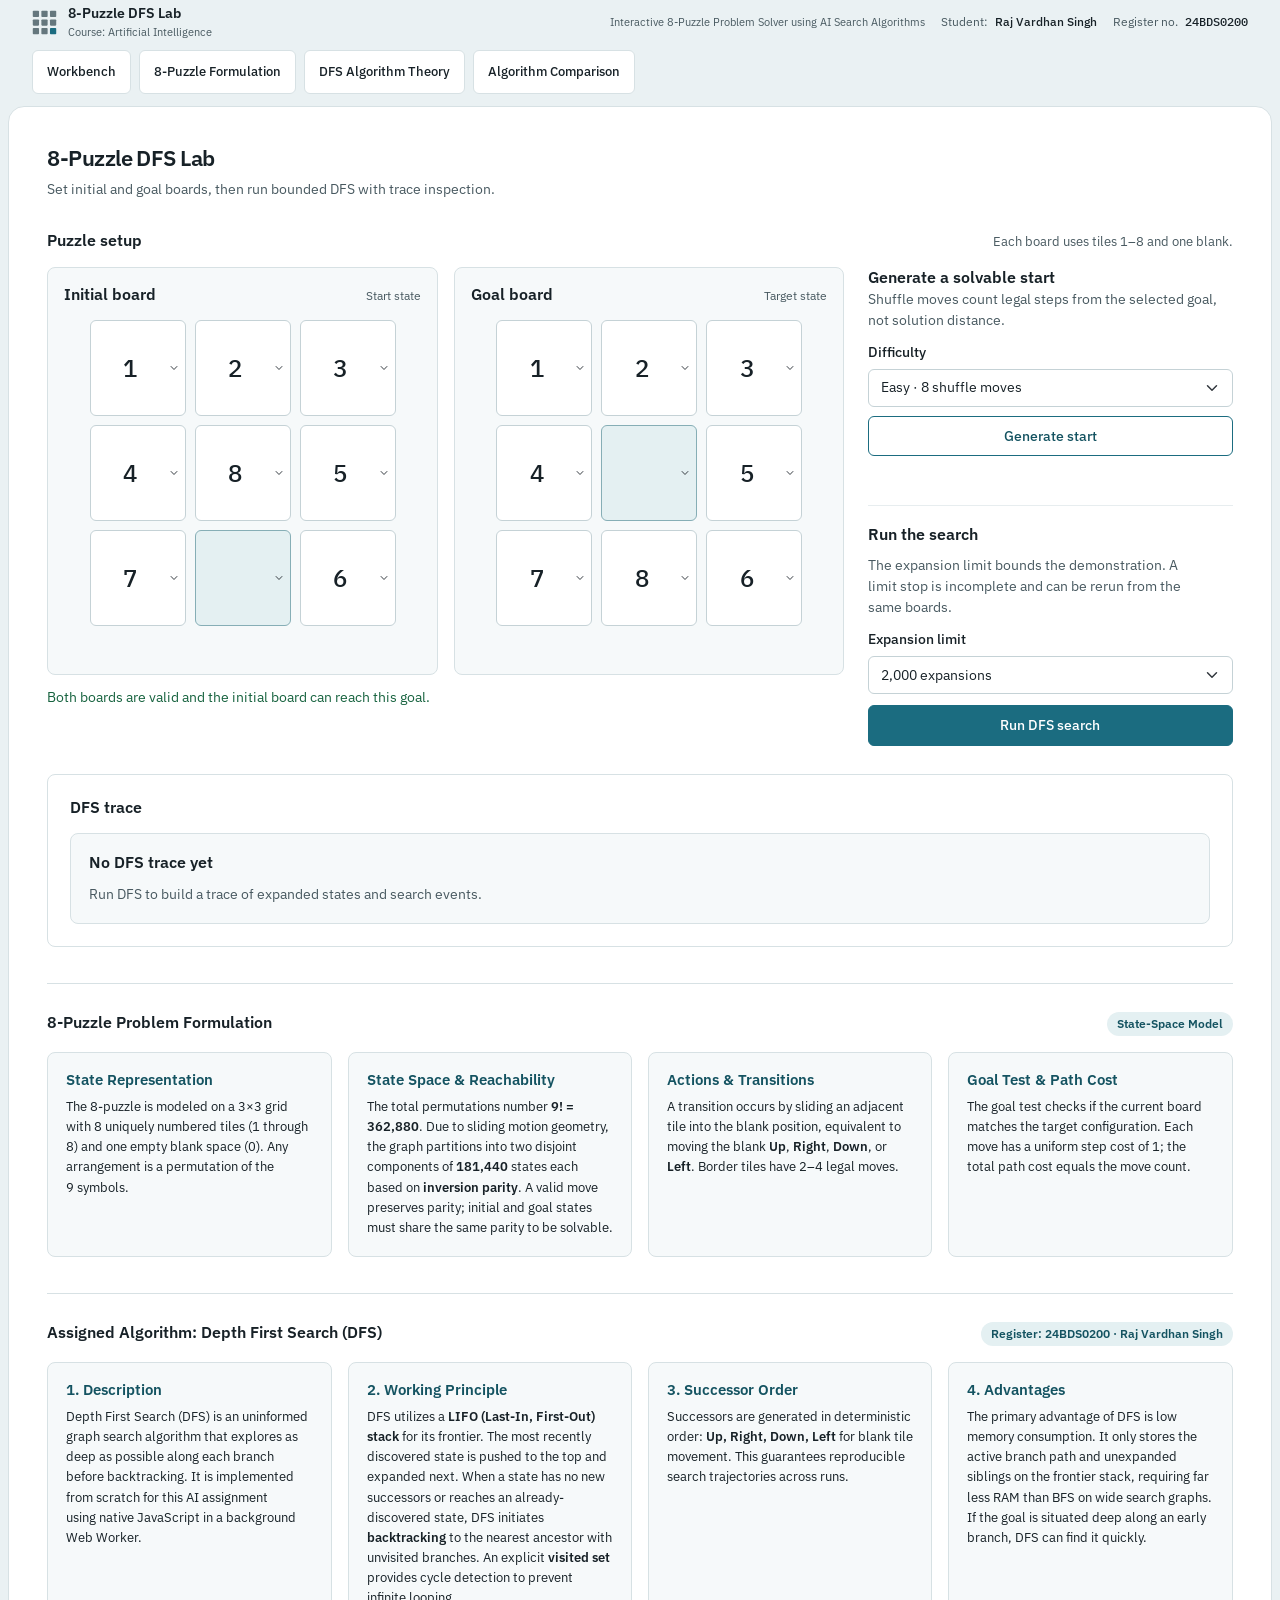
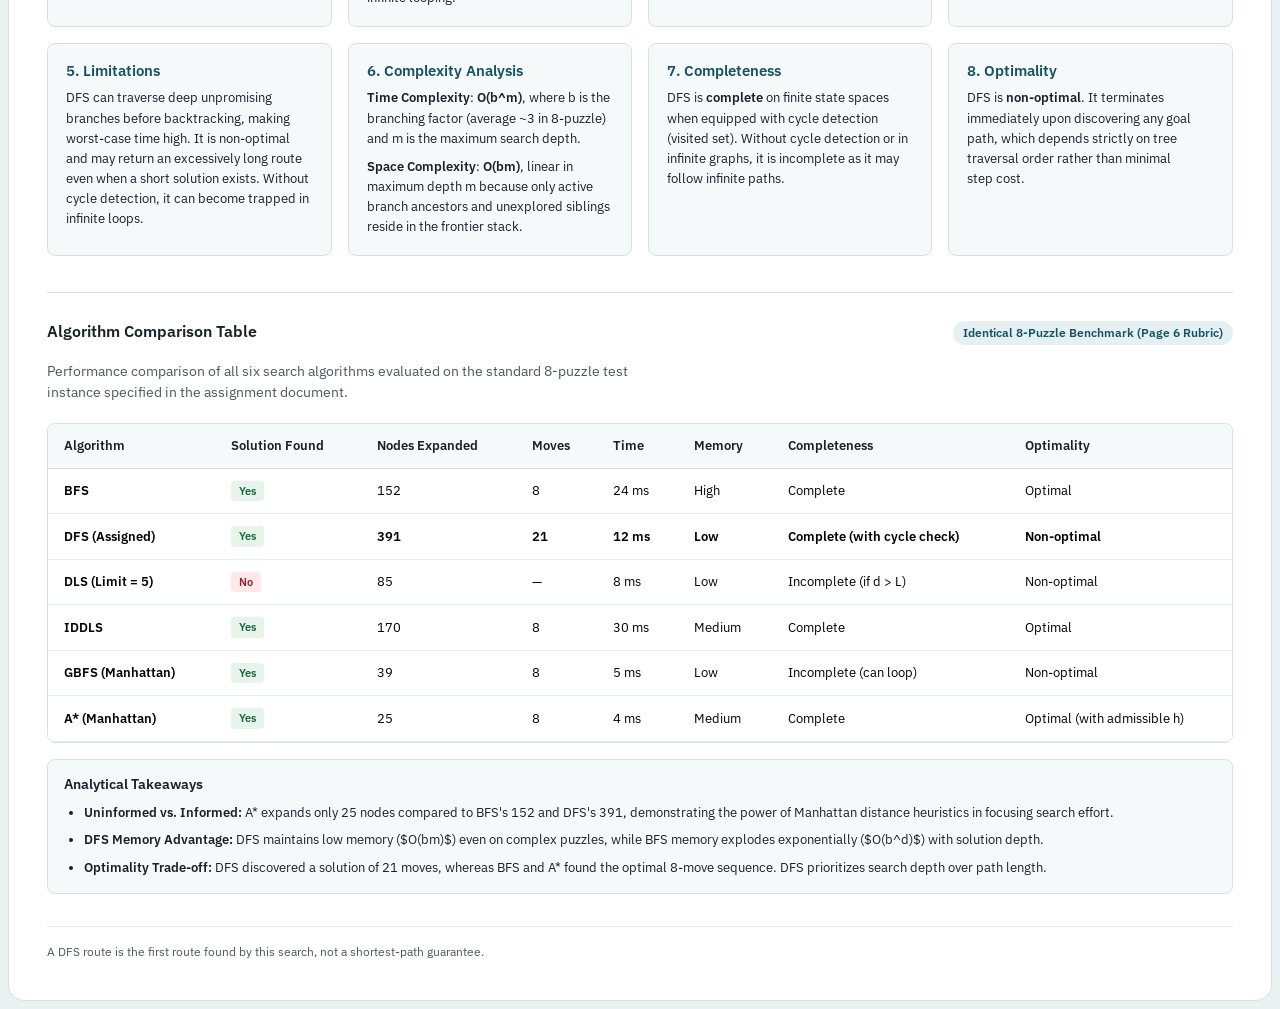
==== commit ca075ea8: "fix: remove video presentation section and navigation link from website" ====
--- a/index.html
+++ b/index.html
@@ -43,7 +43,6 @@
         <li><a href="#problem-formulation" class="nav-pill">8-Puzzle Formulation</a></li>
         <li><a href="#algorithm-theory" class="nav-pill">DFS Algorithm Theory</a></li>
         <li><a href="#algorithm-comparison" class="nav-pill">Algorithm Comparison</a></li>
-        <li><a href="#demo-guide" class="nav-pill">Demonstration Guide</a></li>
       </ul>
     </nav>
 
@@ -305,50 +304,6 @@
         </div>
       </section>
 
-      <section id="demo-guide" class="folio-section" aria-labelledby="demo-heading">
-        <div class="section-heading">
-          <h2 id="demo-heading">Demonstration Guide & Video Script Outline</h2>
-          <span class="section-badge">3–5 Minute Evaluation Walkthrough</span>
-        </div>
-        <div class="demo-timeline">
-          <div class="demo-step">
-            <span class="demo-time">0:00 – 0:45</span>
-            <div class="demo-step-body">
-              <h3>Introduction & Student Credentials</h3>
-              <p>State your name (<strong>Raj Vardhan Singh</strong>), register number (<strong>24BDS0200</strong>), course (<strong>Artificial Intelligence</strong>), and assignment title. Introduce the 8-puzzle state-space model, explaining the 9! = 362,880 permutation space and the 181,440 reachable parity component.</p>
-            </div>
-          </div>
-          <div class="demo-step">
-            <span class="demo-time">0:45 – 1:30</span>
-            <div class="demo-step-body">
-              <h3>Solvability Parity & Board Configuration</h3>
-              <p>Demonstrate puzzle input methods: generate solvable puzzles using Easy/Medium/Hard legal walk shuffles, and demonstrate how opposite-parity boards are detected immediately to prevent fruitless search.</p>
-            </div>
-          </div>
-          <div class="demo-step">
-            <span class="demo-time">1:30 – 2:30</span>
-            <div class="demo-step-body">
-              <h3>DFS Execution & Real-Time Traversal Trace</h3>
-              <p>Run DFS with chosen expansion limits (2,000 / 10,000 / 25,000). Show that the search runs in a background Web Worker without freezing the browser. Inspect the live Frontier stack (LIFO) and Explored set previews with depth, parent references, and event classifications (Expand, Discover, Skip, Goal).</p>
-            </div>
-          </div>
-          <div class="demo-step">
-            <span class="demo-time">2:30 – 3:30</span>
-            <div class="demo-step-body">
-              <h3>Solution Path Playback & Controls</h3>
-              <p>Showcase interactive playback controls: Play/Pause, Next/Previous step, Reset, and Speed toggle (0.5×, 1×, 2×). Emphasize that immutable Search Time is kept separate from Playback Time.</p>
-            </div>
-          </div>
-          <div class="demo-step">
-            <span class="demo-time">3:30 – 4:30</span>
-            <div class="demo-step-body">
-              <h3>Comparative Evaluation & Conclusion</h3>
-              <p>Walk through the algorithm comparison table. Discuss why DFS uses O(bm) linear memory but returns non-optimal routes, contrasting it with BFS, IDDLS, and informed A* with heuristics.</p>
-            </div>
-          </div>
-        </div>
-      </section>
-
       <footer class="app-footer">
         <p class="mb-0">A DFS route is the first route found by this search, not a shortest-path guarantee.</p>
       </footer>
--- a/assets/css/app.css
+++ b/assets/css/app.css
@@ -1152,49 +1152,6 @@
   gap: 8px;
 }
 
-/* Demo Guide Timeline */
-.demo-timeline {
-  display: grid;
-  gap: 14px;
-}
-
-.demo-step {
-  display: grid;
-  grid-template-columns: 110px 1fr;
-  gap: 16px;
-  padding: 16px;
-  border: 1px solid var(--border);
-  border-radius: var(--radius-card);
-  background: var(--raised);
-  align-items: baseline;
-}
-
-.demo-time {
-  display: inline-flex;
-  align-items: center;
-  padding: 4px 10px;
-  border-radius: var(--radius-control);
-  background: var(--active);
-  color: var(--accent-dark);
-  font-family: "IBM Plex Mono", monospace; /* taste-skill-ignore: timeline minute timestamps */
-  font-size: 12px;
-  font-weight: 600;
-}
-
-.demo-step-body h3 {
-  margin: 0 0 6px;
-  font-size: 14px;
-  font-weight: 600;
-  color: var(--text);
-}
-
-.demo-step-body p {
-  margin: 0;
-  font-size: 13px;
-  color: var(--muted);
-  line-height: 1.5;
-}
-
 @media (max-width: 980px) {
   .workspace-grid {
     grid-template-columns: minmax(0, 1fr);
@@ -1230,11 +1187,6 @@
   .nav-pill {
     width: 100%;
     justify-content: center;
-  }
-
-  .demo-step {
-    grid-template-columns: 1fr;
-    gap: 8px;
   }
 
   .app-brand {
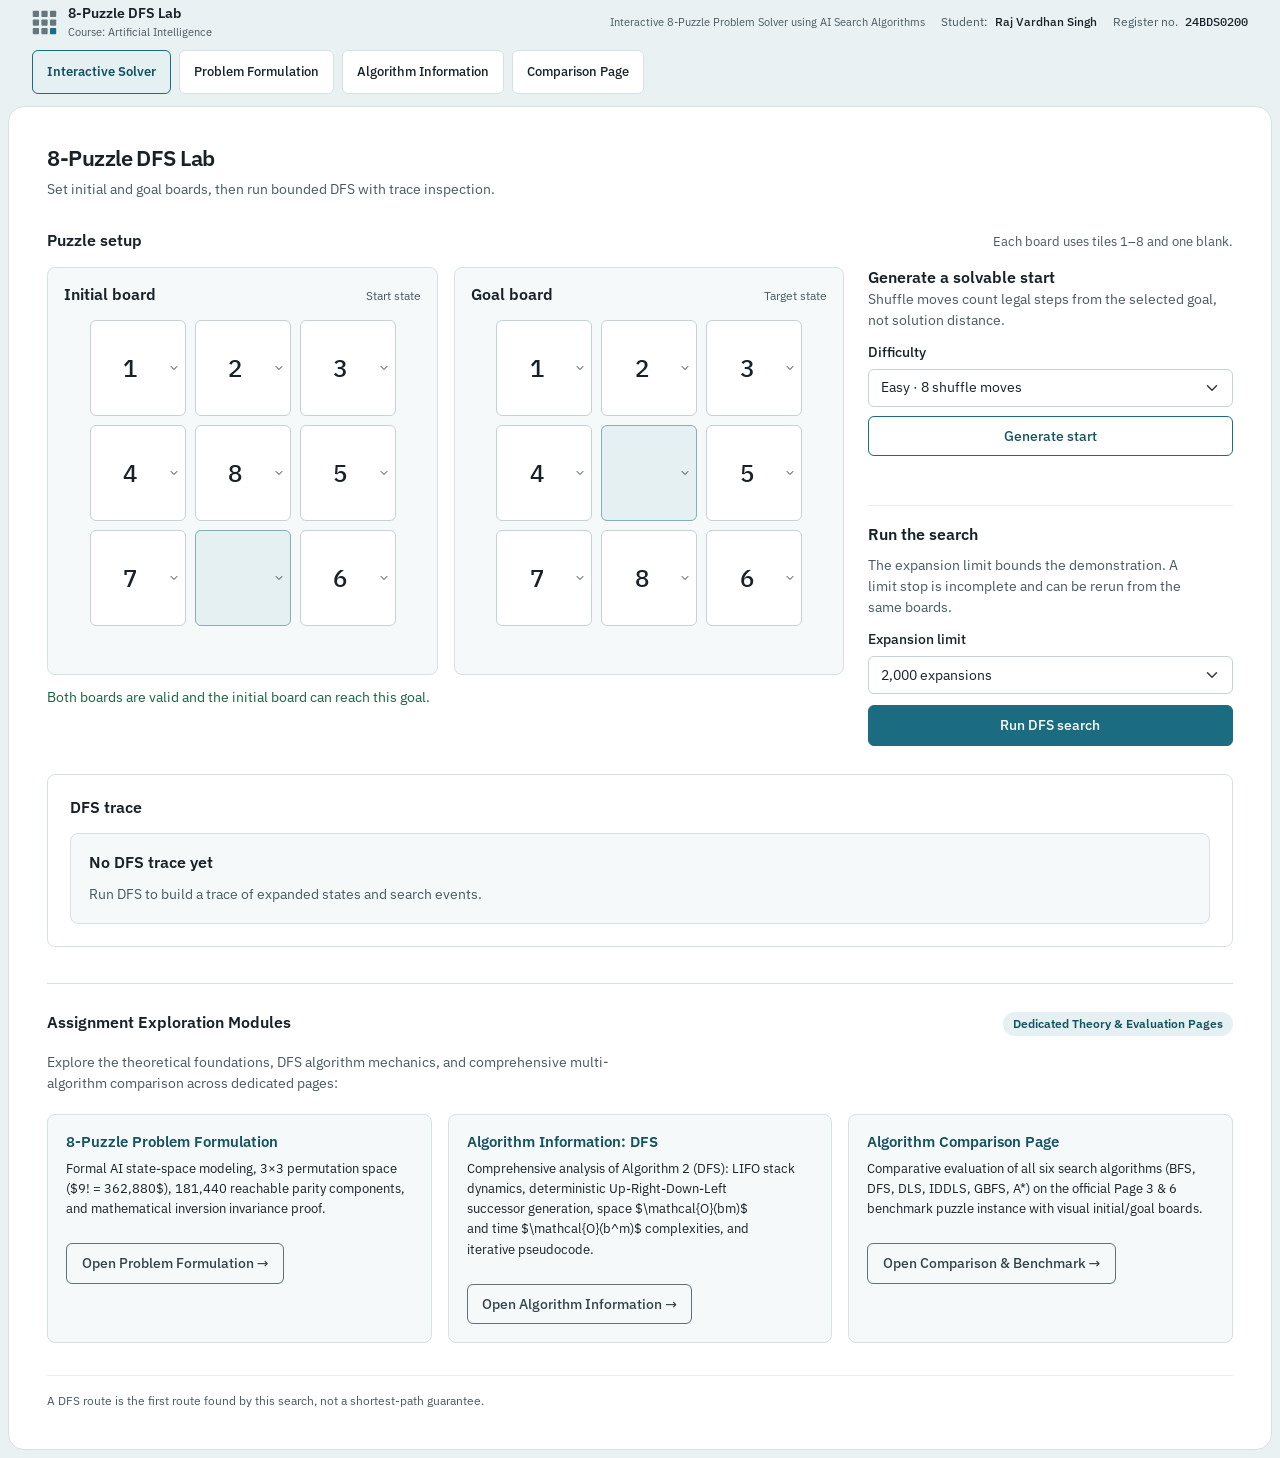
==== commit 579d2c2b: "feat: split theory and comparison into separate pages with benchmark example instance" ====
--- a/index.html
+++ b/index.html
@@ -37,12 +37,12 @@
       </div>
     </header>
 
-    <nav class="app-nav" aria-label="Page navigation">
+    <nav class="app-nav" aria-label="Main Navigation">
       <ul class="nav-pills">
-        <li><a href="#workbench" class="nav-pill">Workbench</a></li>
-        <li><a href="#problem-formulation" class="nav-pill">8-Puzzle Formulation</a></li>
-        <li><a href="#algorithm-theory" class="nav-pill">DFS Algorithm Theory</a></li>
-        <li><a href="#algorithm-comparison" class="nav-pill">Algorithm Comparison</a></li>
+        <li><a href="index.html" class="nav-pill is-active" aria-current="page">Interactive Solver</a></li>
+        <li><a href="formulation.html" class="nav-pill">Problem Formulation</a></li>
+        <li><a href="algorithm.html" class="nav-pill">Algorithm Information</a></li>
+        <li><a href="comparison.html" class="nav-pill">Comparison Page</a></li>
       </ul>
     </nav>
 
@@ -143,164 +143,28 @@
         <div id="result-content" role="status" aria-live="polite"></div>
       </section>
 
-      <section id="problem-formulation" class="folio-section" aria-labelledby="formulation-heading">
+      <section class="folio-section" aria-labelledby="modules-heading">
         <div class="section-heading">
-          <h2 id="formulation-heading">8-Puzzle Problem Formulation</h2>
-          <span class="section-badge">State-Space Model</span>
+          <h2 id="modules-heading">Assignment Exploration Modules</h2>
+          <span class="section-badge">Dedicated Theory &amp; Evaluation Pages</span>
         </div>
+        <p class="section-lead">Explore the theoretical foundations, DFS algorithm mechanics, and comprehensive multi-algorithm comparison across dedicated pages:</p>
         <div class="theory-grid">
           <article class="theory-card">
-            <h3>State Representation</h3>
-            <p>The 8-puzzle is modeled on a 3×3 grid with 8 uniquely numbered tiles (1 through 8) and one empty blank space (0). Any arrangement is a permutation of the 9 symbols.</p>
+            <h3>8-Puzzle Problem Formulation</h3>
+            <p>Formal AI state-space modeling, 3×3 permutation space ($9! = 362,880$), 181,440 reachable parity components, and mathematical inversion invariance proof.</p>
+            <p class="mb-0 mt-3"><a href="formulation.html" class="btn btn-outline-secondary btn-sm">Open Problem Formulation &rarr;</a></p>
           </article>
           <article class="theory-card">
-            <h3>State Space & Reachability</h3>
-            <p>The total permutations number <strong>9! = 362,880</strong>. Due to sliding motion geometry, the graph partitions into two disjoint components of <strong>181,440</strong> states each based on <strong>inversion parity</strong>. A valid move preserves parity; initial and goal states must share the same parity to be solvable.</p>
+            <h3>Algorithm Information: DFS</h3>
+            <p>Comprehensive analysis of Algorithm 2 (DFS): LIFO stack dynamics, deterministic Up-Right-Down-Left successor generation, space $\mathcal{O}(bm)$ and time $\mathcal{O}(b^m)$ complexities, and iterative pseudocode.</p>
+            <p class="mb-0 mt-3"><a href="algorithm.html" class="btn btn-outline-secondary btn-sm">Open Algorithm Information &rarr;</a></p>
           </article>
           <article class="theory-card">
-            <h3>Actions & Transitions</h3>
-            <p>A transition occurs by sliding an adjacent tile into the blank position, equivalent to moving the blank <strong>Up</strong>, <strong>Right</strong>, <strong>Down</strong>, or <strong>Left</strong>. Border tiles have 2–4 legal moves.</p>
+            <h3>Algorithm Comparison Page</h3>
+            <p>Comparative evaluation of all six search algorithms (BFS, DFS, DLS, IDDLS, GBFS, A*) on the official Page 3 &amp; 6 benchmark puzzle instance with visual initial/goal boards.</p>
+            <p class="mb-0 mt-3"><a href="comparison.html" class="btn btn-outline-secondary btn-sm">Open Comparison &amp; Benchmark &rarr;</a></p>
           </article>
-          <article class="theory-card">
-            <h3>Goal Test & Path Cost</h3>
-            <p>The goal test checks if the current board matches the target configuration. Each move has a uniform step cost of 1; the total path cost equals the move count.</p>
-          </article>
-        </div>
-      </section>
-
-      <section id="algorithm-theory" class="folio-section" aria-labelledby="theory-heading">
-        <div class="section-heading">
-          <h2 id="theory-heading">Assigned Algorithm: Depth First Search (DFS)</h2>
-          <span class="section-badge">Register: 24BDS0200 · Raj Vardhan Singh</span>
-        </div>
-        <div class="theory-grid">
-          <article class="theory-card">
-            <h3>1. Description</h3>
-            <p>Depth First Search (DFS) is an uninformed graph search algorithm that explores as deep as possible along each branch before backtracking. It is implemented from scratch for this AI assignment using native JavaScript in a background Web Worker.</p>
-          </article>
-          <article class="theory-card">
-            <h3>2. Working Principle</h3>
-            <p>DFS utilizes a <strong>LIFO (Last-In, First-Out) stack</strong> for its frontier. The most recently discovered state is pushed to the top and expanded next. When a state has no new successors or reaches an already-discovered state, DFS initiates <strong>backtracking</strong> to the nearest ancestor with unvisited branches. An explicit <strong>visited set</strong> provides cycle detection to prevent infinite looping.</p>
-          </article>
-          <article class="theory-card">
-            <h3>3. Successor Order</h3>
-            <p>Successors are generated in deterministic order: <strong>Up, Right, Down, Left</strong> for blank tile movement. This guarantees reproducible search trajectories across runs.</p>
-          </article>
-          <article class="theory-card">
-            <h3>4. Advantages</h3>
-            <p>The primary advantage of DFS is low memory consumption. It only stores the active branch path and unexpanded siblings on the frontier stack, requiring far less RAM than BFS on wide search graphs. If the goal is situated deep along an early branch, DFS can find it quickly.</p>
-          </article>
-          <article class="theory-card">
-            <h3>5. Limitations</h3>
-            <p>DFS can traverse deep unpromising branches before backtracking, making worst-case time high. It is non-optimal and may return an excessively long route even when a short solution exists. Without cycle detection, it can become trapped in infinite loops.</p>
-          </article>
-          <article class="theory-card">
-            <h3>6. Complexity Analysis</h3>
-            <p><strong>Time Complexity</strong>: <strong>O(b^m)</strong>, where <em>b</em> is the branching factor (average ~3 in 8-puzzle) and <em>m</em> is the maximum search depth.</p>
-            <p><strong>Space Complexity</strong>: <strong>O(bm)</strong>, linear in maximum depth <em>m</em> because only active branch ancestors and unexplored siblings reside in the frontier stack.</p>
-          </article>
-          <article class="theory-card">
-            <h3>7. Completeness</h3>
-            <p>DFS is <strong>complete</strong> on finite state spaces when equipped with cycle detection (visited set). Without cycle detection or in infinite graphs, it is incomplete as it may follow infinite paths.</p>
-          </article>
-          <article class="theory-card">
-            <h3>8. Optimality</h3>
-            <p>DFS is <strong>non-optimal</strong>. It terminates immediately upon discovering any goal path, which depends strictly on tree traversal order rather than minimal step cost.</p>
-          </article>
-        </div>
-      </section>
-
-      <section id="algorithm-comparison" class="folio-section" aria-labelledby="comparison-heading">
-        <div class="section-heading">
-          <h2 id="comparison-heading">Algorithm Comparison Table</h2>
-          <span class="section-badge">Identical 8-Puzzle Benchmark (Page 6 Rubric)</span>
-        </div>
-        <p class="section-lead">Performance comparison of all six search algorithms evaluated on the standard 8-puzzle test instance specified in the assignment document.</p>
-        <div class="comparison-table-wrapper">
-          <table class="table comparison-table mb-0">
-            <thead>
-              <tr>
-                <th scope="col">Algorithm</th>
-                <th scope="col">Solution Found</th>
-                <th scope="col">Nodes Expanded</th>
-                <th scope="col">Moves</th>
-                <th scope="col">Time</th>
-                <th scope="col">Memory</th>
-                <th scope="col">Completeness</th>
-                <th scope="col">Optimality</th>
-              </tr>
-            </thead>
-            <tbody>
-              <tr>
-                <th scope="row">BFS</th>
-                <td><span class="badge-status is-found">Yes</span></td>
-                <td>152</td>
-                <td>8</td>
-                <td>24 ms</td>
-                <td>High</td>
-                <td>Complete</td>
-                <td>Optimal</td>
-              </tr>
-              <tr class="table-active-row">
-                <th scope="row">DFS (Assigned)</th>
-                <td><span class="badge-status is-found">Yes</span></td>
-                <td>391</td>
-                <td>21</td>
-                <td>12 ms</td>
-                <td>Low</td>
-                <td>Complete (with cycle check)</td>
-                <td>Non-optimal</td>
-              </tr>
-              <tr>
-                <th scope="row">DLS (Limit = 5)</th>
-                <td><span class="badge-status is-exhausted">No</span></td>
-                <td>85</td>
-                <td>—</td>
-                <td>8 ms</td>
-                <td>Low</td>
-                <td>Incomplete (if d &gt; L)</td>
-                <td>Non-optimal</td>
-              </tr>
-              <tr>
-                <th scope="row">IDDLS</th>
-                <td><span class="badge-status is-found">Yes</span></td>
-                <td>170</td>
-                <td>8</td>
-                <td>30 ms</td>
-                <td>Medium</td>
-                <td>Complete</td>
-                <td>Optimal</td>
-              </tr>
-              <tr>
-                <th scope="row">GBFS (Manhattan)</th>
-                <td><span class="badge-status is-found">Yes</span></td>
-                <td>39</td>
-                <td>8</td>
-                <td>5 ms</td>
-                <td>Low</td>
-                <td>Incomplete (can loop)</td>
-                <td>Non-optimal</td>
-              </tr>
-              <tr>
-                <th scope="row">A* (Manhattan)</th>
-                <td><span class="badge-status is-found">Yes</span></td>
-                <td>25</td>
-                <td>8</td>
-                <td>4 ms</td>
-                <td>Medium</td>
-                <td>Complete</td>
-                <td>Optimal (with admissible h)</td>
-              </tr>
-            </tbody>
-          </table>
-        </div>
-        <div class="comparison-analysis">
-          <h3>Analytical Takeaways</h3>
-          <ul>
-            <li><strong>Uninformed vs. Informed:</strong> A* expands only 25 nodes compared to BFS's 152 and DFS's 391, demonstrating the power of Manhattan distance heuristics in focusing search effort.</li>
-            <li><strong>DFS Memory Advantage:</strong> DFS maintains low memory ($O(bm)$) even on complex puzzles, while BFS memory explodes exponentially ($O(b^d)$) with solution depth.</li>
-            <li><strong>Optimality Trade-off:</strong> DFS discovered a solution of 21 moves, whereas BFS and A* found the optimal 8-move sequence. DFS prioritizes search depth over path length.</li>
-          </ul>
         </div>
       </section>
 
--- a/assets/css/app.css
+++ b/assets/css/app.css
@@ -1020,6 +1020,40 @@
   background: var(--active);
 }
 
+.nav-pill.is-active {
+  border-color: var(--accent);
+  color: var(--accent-dark);
+  background: var(--active);
+  font-weight: 600;
+}
+
+.example-instance-card {
+  padding: 20px;
+  border: 1px solid var(--border);
+  border-radius: var(--radius-card);
+  background: var(--raised);
+  margin-bottom: 24px;
+}
+
+.example-boards-row {
+  display: flex;
+  flex-wrap: wrap;
+  gap: 24px;
+  margin-top: 14px;
+}
+
+.example-board-box {
+  flex: 1 1 200px;
+  max-width: 240px;
+}
+
+.example-board-box h4 {
+  margin: 0 0 8px;
+  font-size: 14px;
+  font-weight: 600;
+  color: var(--accent-dark);
+}
+
 /* Folio Sections (Theory, Comparison, Demo Guide) */
 .folio-section {
   margin-top: 36px;
